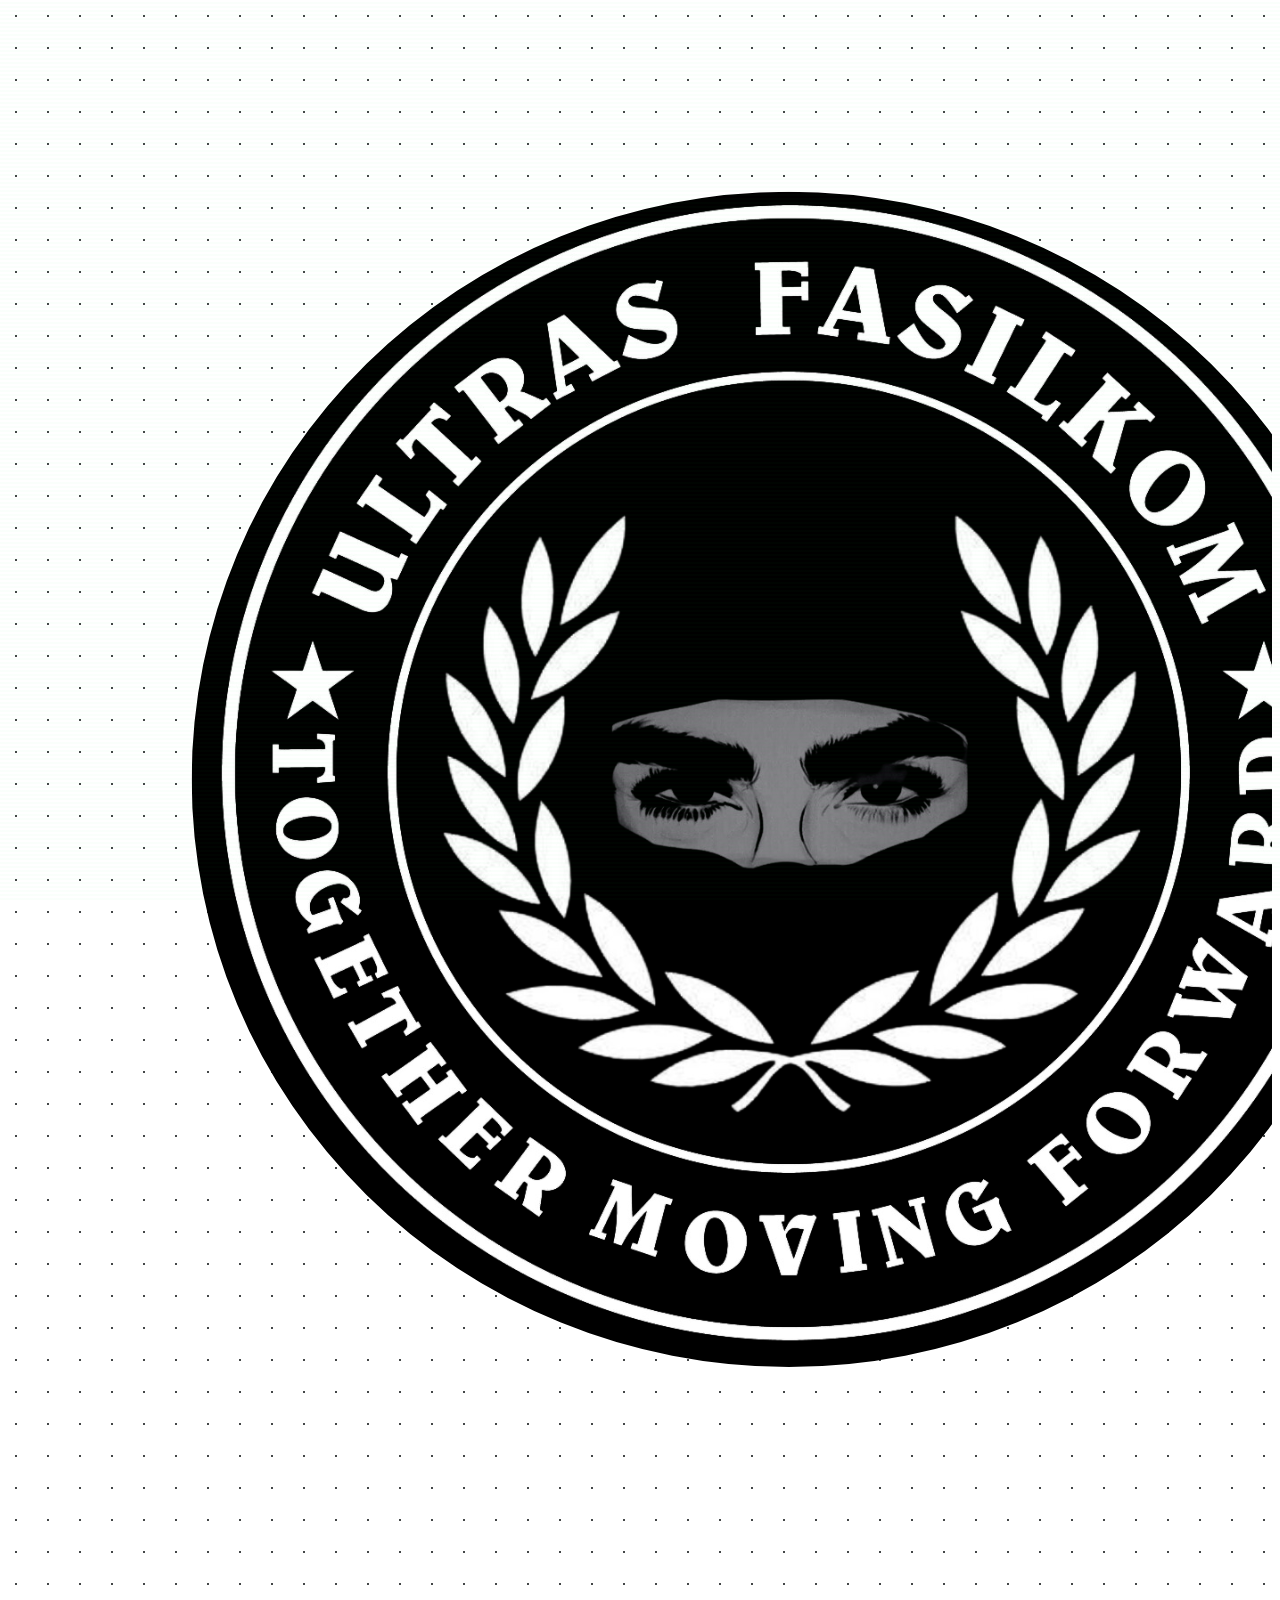
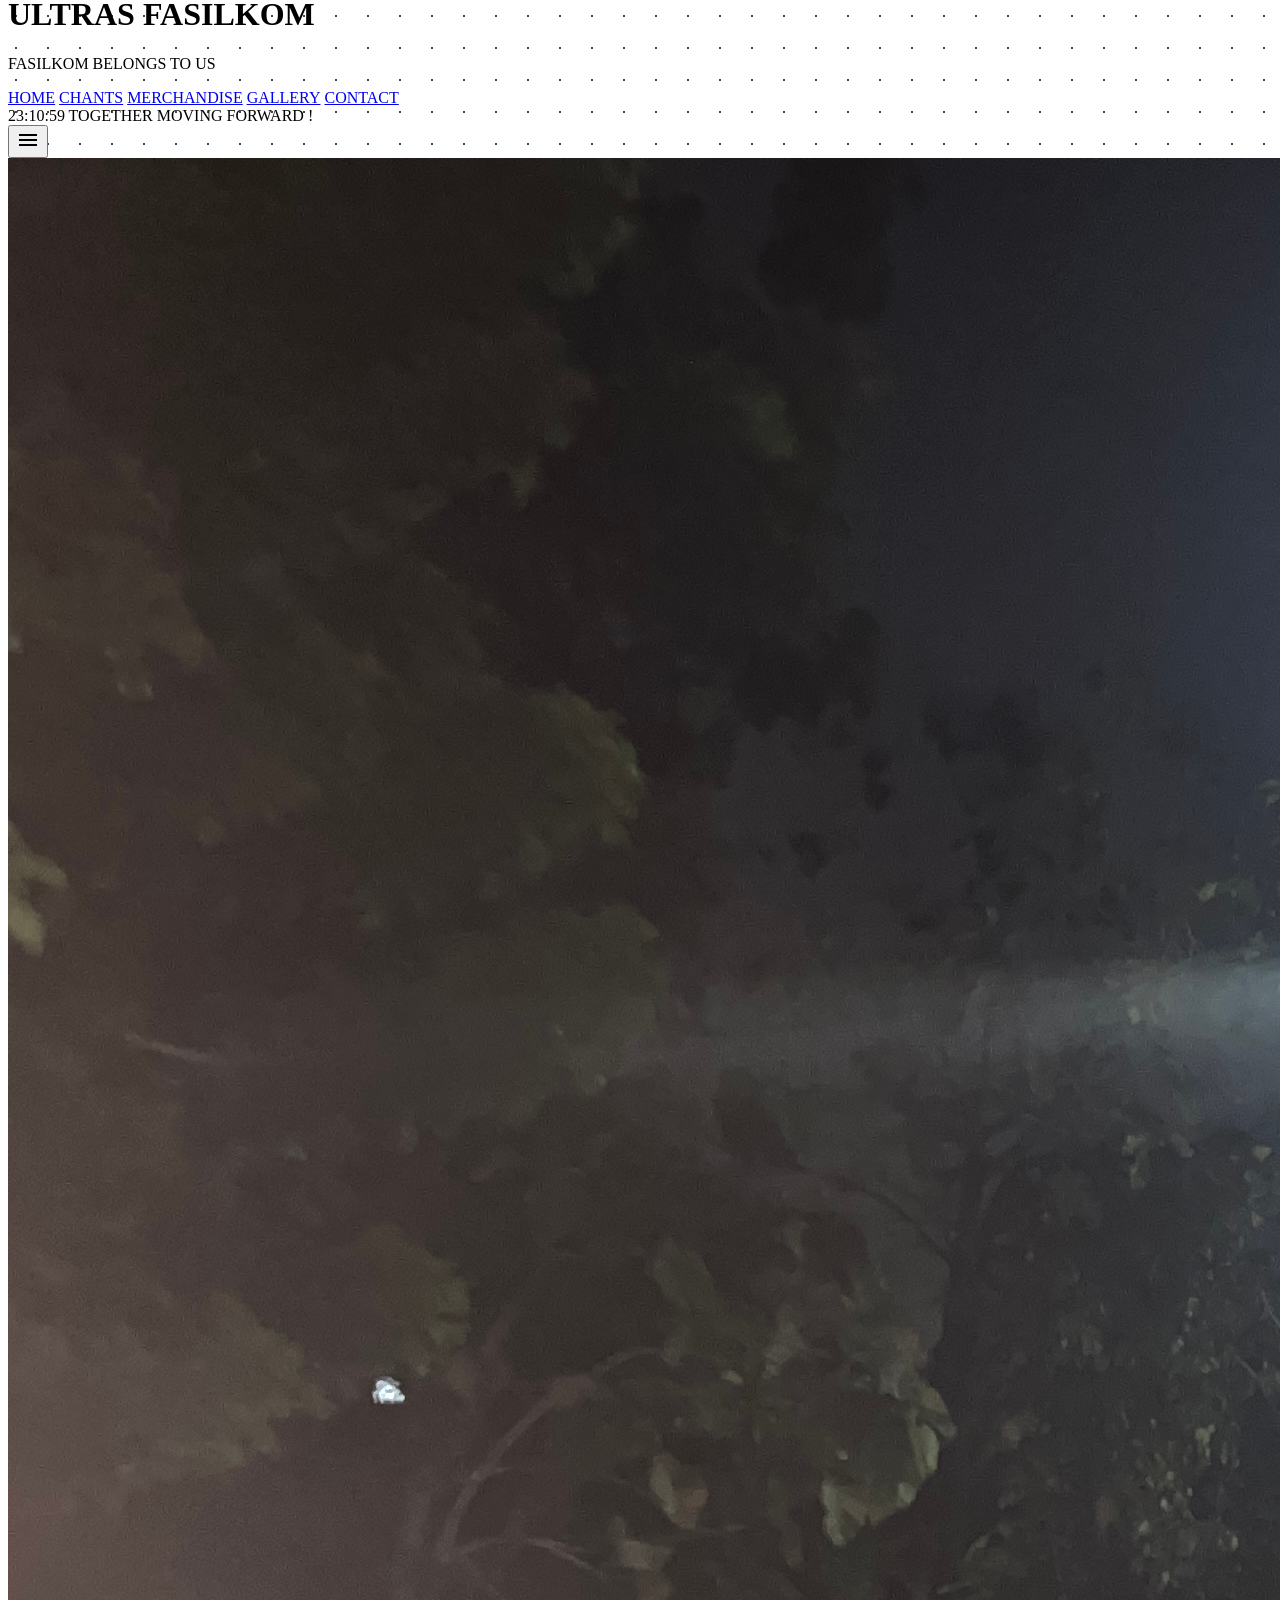
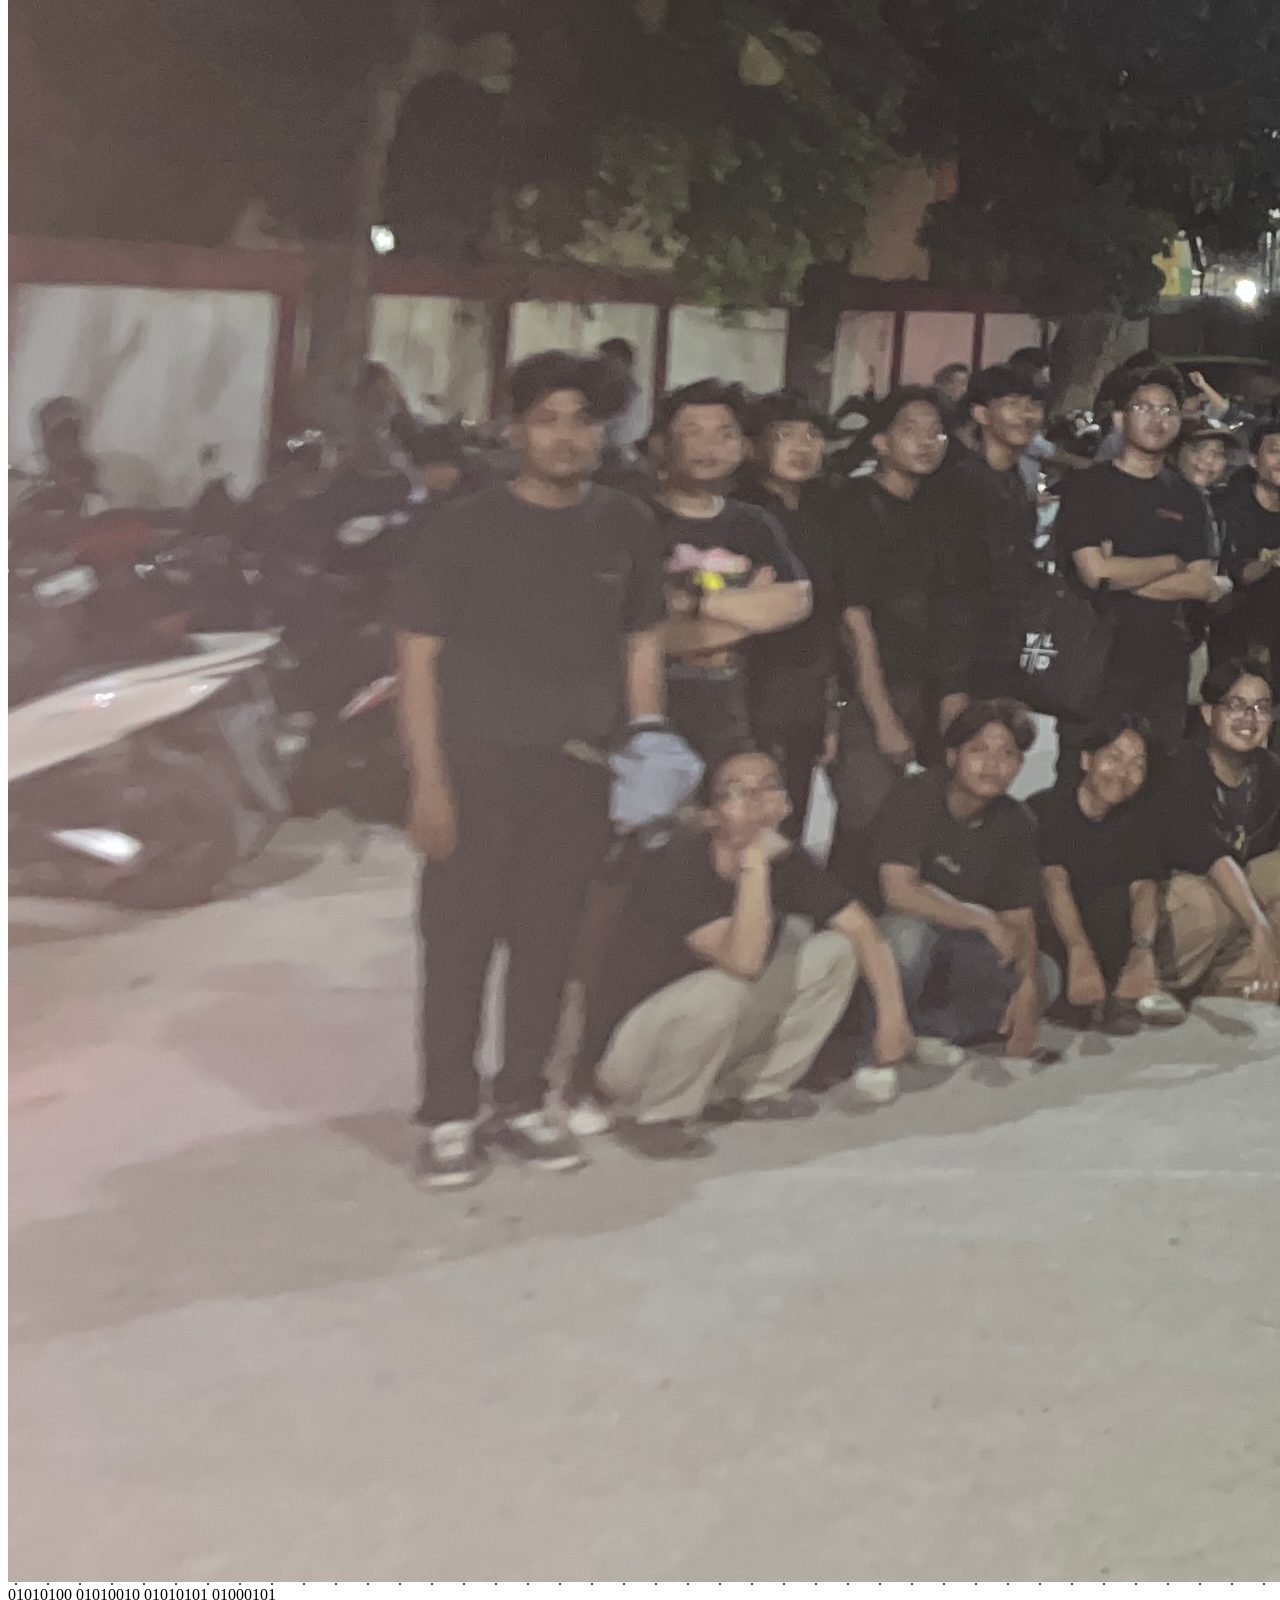
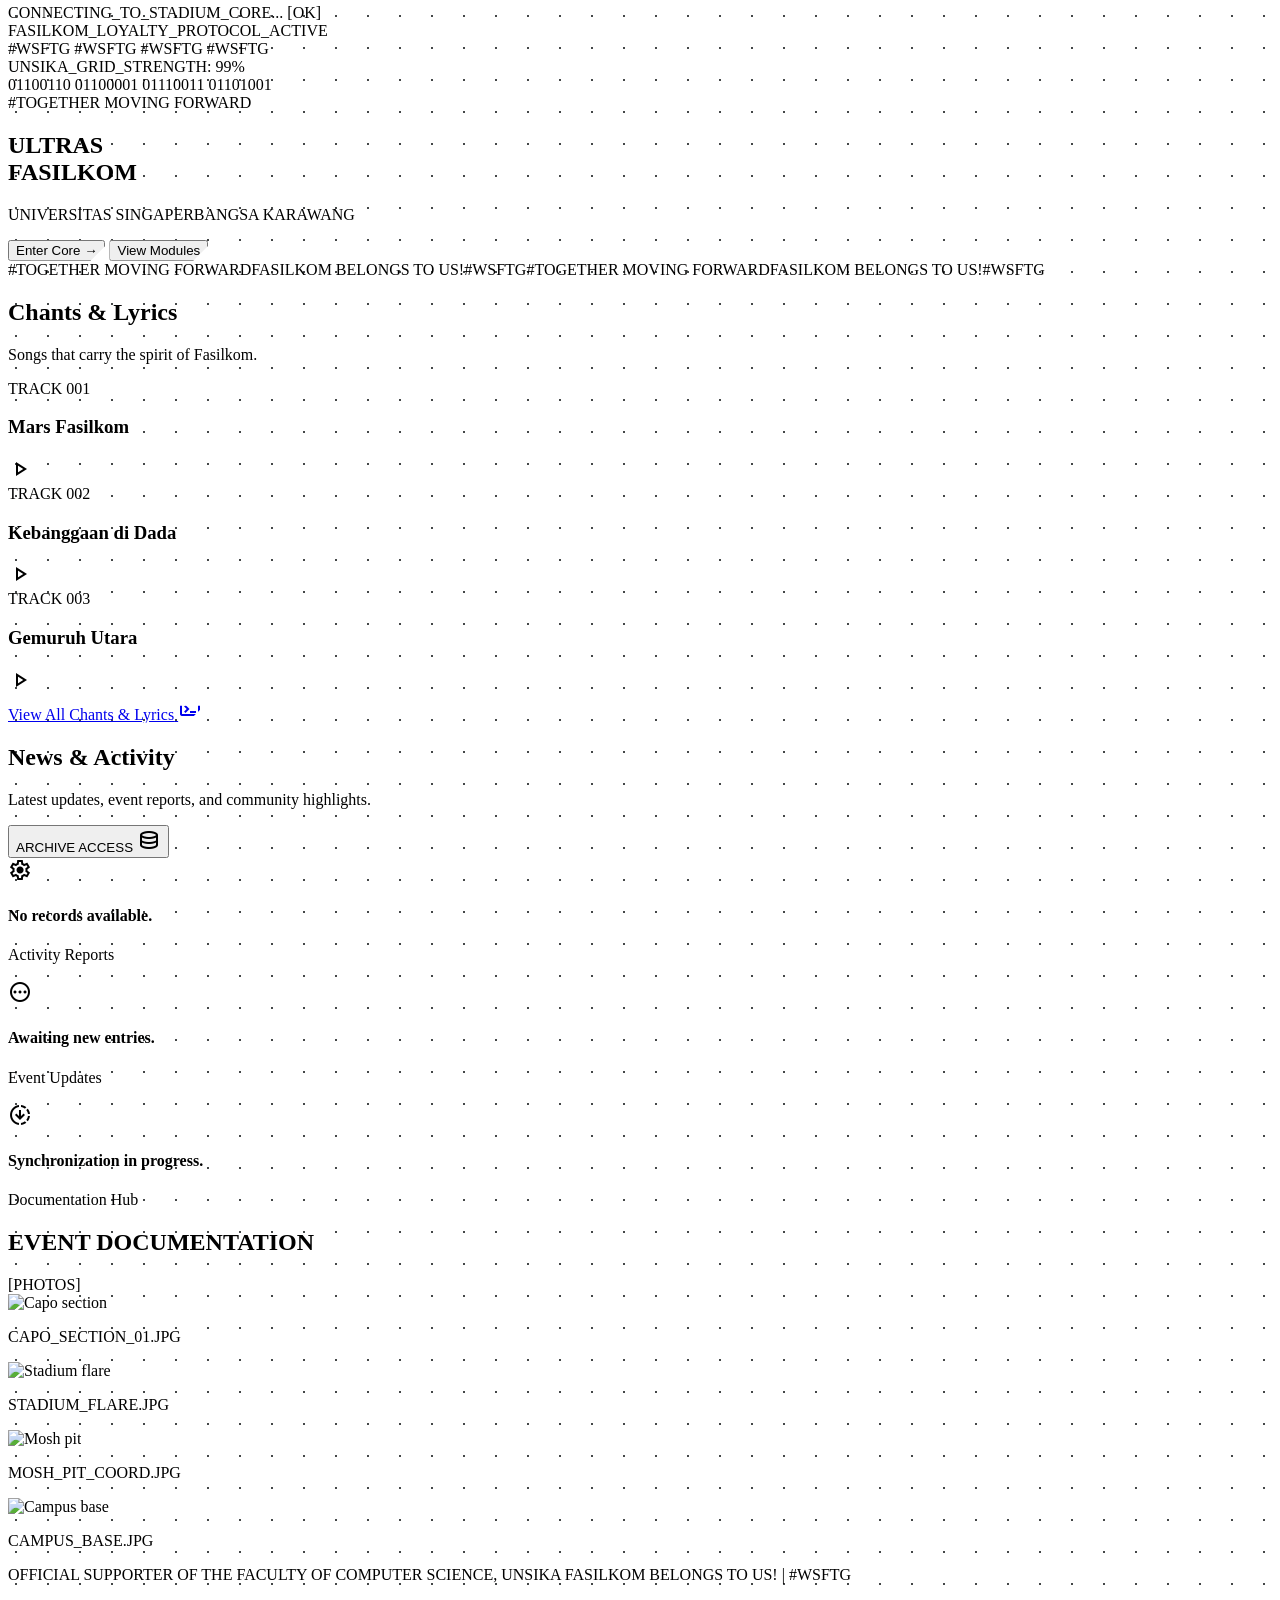
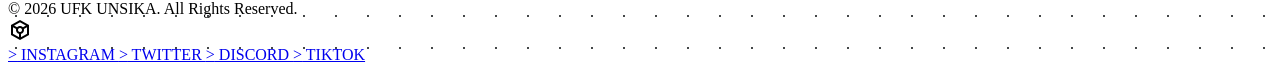
==== index.html @ 9cc941f5 "Initial commit: Ultras Fasilkom website - Homepage (index.html) with hero, chants preview, news, doc" ====
<!DOCTYPE html><html class="dark" lang="en"><head>
<meta charset="utf-8">
<meta content="width=device-width, initial-scale=1.0" name="viewport">
<title>ULTRA_SYSTEM_V.01 // HOME</title>
<script src="https://cdn.tailwindcss.com?plugins=forms,container-queries"></script>
<link href="https://fonts.googleapis.com/css2?family=Space+Grotesk:wght@300;400;500;600;700&family=JetBrains+Mono:wght@400;500;700&display=swap" rel="stylesheet">
<link href="https://fonts.googleapis.com/css2?family=Material+Symbols+Outlined:wght,FILL@100..700,0..1&display=swap" rel="stylesheet">
<link rel="icon" type="image/png" href="assets/img/Logo Bulat.png">
<style>
        @keyframes scanline {
            0% { transform: translateY(-100%); }
            100% { transform: translateY(100%); }
        }
        @keyframes blink {
            0%, 100% { opacity: 1; }
            50% { opacity: 0.3; }
        }
        @keyframes marquee {
            0% { transform: translateX(0); }
            100% { transform: translateX(-50%); }
        }
        @keyframes glitch {
            0% { clip-path: inset(10% 0 30% 0); transform: translate(-2px, 2px); }
            20% { clip-path: inset(30% 0 10% 0); transform: translate(2px, -2px); }
            40% { clip-path: inset(50% 0 5% 0); transform: translate(-1px, 1px); }
            60% { clip-path: inset(0% 0 70% 0); transform: translate(1px, -1px); }
            80% { clip-path: inset(20% 0 20% 0); transform: translate(-2px, 2px); }
            100% { clip-path: inset(10% 0 30% 0); transform: translate(-2px, 2px); }
        }
        .scanline-effect {
            position: fixed;
            top: 0;
            left: 0;
            width: 100%;
            height: 100%;
            background: linear-gradient(to bottom, transparent 50%, rgba(0, 230, 57, 0.02) 50%);
            background-size: 100% 4px;
            pointer-events: none;
            z-index: 50;
        }
        .glitch-hover:hover .glitch-img {
            animation: glitch 0.3s infinite linear alternate-reverse;
        }
        header nav a {
            position: relative;
        }
        header nav a::after {
            content: '';
            position: absolute;
            bottom: -4px;
            left: 0;
            width: 0;
            height: 2px;
            background: #00e639;
            transition: width 0.25s ease;
        }
        header nav a:hover::after {
            width: 100%;
        }
        .angular-cut {
            clip-path: polygon(0 0, 100% 0, 100% calc(100% - 15px), calc(100% - 15px) 100%, 0 100%);
        }
        .grid-bg {
            background-image: radial-gradient(circle, #444748 1px, transparent 1px);
            background-size: 32px 32px;
        }
        .marquee-container {
            display: flex;
            overflow: hidden;
            white-space: nowrap;
        }
        .marquee-content {
            display: flex;
            animation: marquee 20s linear infinite;
        }
    </style>
<script id="tailwind-config">
        tailwind.config = {
          darkMode: "class",
          theme: {
            extend: {
              "colors": {
                      "error": "#ffb4ab",
                      "primary": "#ffffff",
                      "on-tertiary-fixed": "#002203",
                      "on-tertiary-fixed-variant": "#00530e",
                      "tertiary": "#ffffff",
                      "outline": "#8e9192",
                      "surface-dim": "#131313",
                      "on-secondary": "#223240",
                      "on-secondary-fixed": "#0d1d2a",
                      "on-primary": "#2f3131",
                      "tertiary-fixed": "#72ff70",
                      "tertiary-fixed-dim": "#00e639",
                      "surface-container-high": "#2a2a2a",
                      "secondary-fixed-dim": "#b8c8da",
                      "on-error-container": "#ffdad6",
                      "inverse-surface": "#e2e2e2",
                      "error-container": "#93000a",
                      "on-tertiary-container": "#007518",
                      "outline-variant": "#444748",
                      "on-secondary-container": "#a7b7c8",
                      "on-tertiary": "#003907",
                      "surface-container-low": "#1b1b1b",
                      "surface-container": "#1f1f1f",
                      "background": "#131313",
                      "inverse-primary": "#5d5f5f",
                      "on-background": "#e2e2e2",
                      "surface-bright": "#393939",
                      "secondary": "#b8c8da",
                      "surface-container-lowest": "#0e0e0e",
                      "on-primary-fixed": "#1a1c1c",
                      "secondary-fixed": "#d4e4f6",
                      "on-secondary-fixed-variant": "#394857",
                      "on-surface": "#e2e2e2",
                      "surface-container-highest": "#353535",
                      "inverse-on-surface": "#303030",
                      "on-primary-fixed-variant": "#454747",
                      "surface": "#131313",
                      "on-primary-container": "#636565",
                      "on-error": "#690005",
                      "on-surface-variant": "#c4c7c8",
                      "primary-fixed-dim": "#c6c6c7",
                      "surface-variant": "#353535",
                      "primary-fixed": "#e2e2e2",
                      "primary-container": "#e2e2e2",
                      "surface-tint": "#c6c6c7",
                      "secondary-container": "#394857"
              },
              "spacing": {
                      "unit": "4px",
                      "margin-desktop": "40px",
                      "container-max": "1280px",
                      "gutter": "16px",
                      "margin-mobile": "16px"
              },
              "fontFamily": {
                      "headline-lg": ["Space Grotesk"],
                      "body-md": ["Space Grotesk"],
                      "data-label": ["JetBrains Mono"],
                      "body-lg": ["Space Grotesk"],
                      "headline-xl-mobile": ["Space Grotesk"],
                      "headline-md": ["Space Grotesk"],
                      "headline-xl": ["Space Grotesk"],
                      "data-mono": ["JetBrains Mono"]
              },
              "fontSize": {
                      "headline-lg": ["32px", {"lineHeight": "1.2", "fontWeight": "700"}],
                      "body-md": ["16px", {"lineHeight": "1.5", "fontWeight": "400"}],
                      "data-label": ["14px", {"lineHeight": "1.2", "letterSpacing": "0.05em", "fontWeight": "500"}],
                      "body-lg": ["18px", {"lineHeight": "1.5", "fontWeight": "400"}],
                      "headline-xl-mobile": ["32px", {"lineHeight": "1.1", "fontWeight": "700"}],
                      "headline-md": ["24px", {"lineHeight": "1.2", "fontWeight": "600"}],
                      "headline-xl": ["48px", {"lineHeight": "1.1", "letterSpacing": "-0.02em", "fontWeight": "700"}],
                      "data-mono": ["12px", {"lineHeight": "1.4", "fontWeight": "400"}]
              }
            },
          },
        }
      </script>
</head>
<body class="bg-background text-on-surface selection:bg-tertiary-fixed-dim selection:text-on-tertiary-fixed font-body-md overflow-x-hidden grid-bg">
<div class="scanline-effect"></div>
<!-- Header / TopAppBar -->
<header class="sticky top-0 z-[100] border-b-2 border-outline bg-background/95 backdrop-blur-sm">
<div class="flex justify-between items-center w-full px-margin-desktop py-4 max-w-container-max mx-auto h-20">
<!-- Brand -->
<div class="flex items-center gap-4">
<div class="w-16 h-16 angular-cut overflow-hidden flex-shrink-0">
<img src="assets/img/Logo Bulat.png" alt="Ultras Fasilkom" class="w-full h-full object-cover">
</div>
<div class="hidden md:block">
<h1 class="font-headline-md text-headline-md font-bold tracking-tighter text-primary">ULTRAS FASILKOM</h1>
<p class="font-data-mono text-[10px] text-on-surface-variant uppercase tracking-widest">FASILKOM BELONGS TO US</p>
</div>
</div>
<!-- Navigation Links -->
<nav class="hidden md:flex items-center gap-8">
<a class="text-tertiary-fixed-dim border-b-2 border-tertiary-fixed-dim pb-1 font-data-label text-data-label transition-all duration-150" href="#">HOME</a>
<a class="text-on-surface-variant font-data-label text-data-label hover:text-primary hover:bg-surface-container-highest transition-all duration-150 px-2 py-1" href="chants.html">CHANTS</a>
<a class="text-on-surface-variant font-data-label text-data-label hover:text-primary hover:bg-surface-container-highest transition-all duration-150 px-2 py-1" href="merchandise.html">MERCHANDISE</a>
<a class="text-on-surface-variant font-data-label text-data-label hover:text-primary hover:bg-surface-container-highest transition-all duration-150 px-2 py-1" href="gallery.html">GALLERY</a>
<a class="text-on-surface-variant font-data-label text-data-label hover:text-primary hover:bg-surface-container-highest transition-all duration-150 px-2 py-1" href="contact.html">CONTACT</a>
</nav>
<!-- Right: Clock + Hamburger -->
<div class="flex items-center justify-end gap-4 flex-shrink-0">
<div class="hidden lg:flex flex-col items-end">
<span class="font-data-mono text-headline-md text-primary leading-none" id="digital-clock">00:00:00</span>
<span class="font-data-mono italic text-[10px] text-on-surface-variant">TOGETHER MOVING FORWARD !</span>
</div>
<button id="hamburger-btn" class="md:hidden flex items-center justify-center w-10 h-10 text-primary hover:text-tertiary-fixed-dim transition-colors" aria-label="Toggle menu">
<span class="material-symbols-outlined text-2xl" id="hamburger-icon">menu</span>
</button>
</div>
</div>
</header>
<!-- Mobile Menu -->
<div id="mobile-menu" class="md:hidden fixed left-0 right-0 z-[99] bg-background border-b-2 border-outline backdrop-blur-sm overflow-hidden" style="top:80px; max-height:0; opacity:0; transition: max-height 0.35s ease, opacity 0.25s ease;">
<nav class="flex flex-col px-6 py-4 gap-1 max-w-container-max mx-auto">
<a class="text-tertiary-fixed-dim font-data-label text-data-label py-4 border-b border-outline-variant/20 tracking-wider" href="#">HOME</a>
<a class="text-on-surface-variant font-data-label text-data-label py-4 border-b border-outline-variant/20 hover:text-primary transition-colors" href="chants.html">CHANTS</a>
<a class="text-on-surface-variant font-data-label text-data-label py-4 border-b border-outline-variant/20 hover:text-primary transition-colors" href="merchandise.html">MERCHANDISE</a>
<a class="text-on-surface-variant font-data-label text-data-label py-4 border-b border-outline-variant/20 hover:text-primary transition-colors" href="gallery.html">GALLERY</a>
<a class="text-on-surface-variant font-data-label text-data-label py-4 hover:text-primary transition-colors" href="contact.html">CONTACT</a>
</nav>
</div>
<main class="relative">
<!-- Hero Section -->
<section class="relative h-[870px] w-full flex flex-col justify-center items-center overflow-hidden border-b-4 border-primary">
<div class="absolute inset-0 z-0">
<img class="w-full h-full object-cover grayscale brightness-[0.3] contrast-125" src="assets/img/bg_hero.JPG" alt="Stadium crowd at night">
<div class="absolute inset-0 bg-gradient-to-t from-background via-transparent to-transparent"></div>
</div>
<div class="absolute inset-0 pointer-events-none opacity-20 font-data-mono text-[10px] text-tertiary-fixed-dim p-4 overflow-hidden select-none">
<div class="animate-[scanline_10s_linear_infinite]">
                    01010100 01010010 01010101 01000101 <br>
                    CONNECTING_TO_STADIUM_CORE... [OK] <br>
                    FASILKOM_LOYALTY_PROTOCOL_ACTIVE <br>
                    #WSFTG #WSFTG #WSFTG #WSFTG <br>
                    UNSIKA_GRID_STRENGTH: 99% <br>
                    01100110 01100001 01110011 01101001
                </div>
</div>
<div class="relative z-10 text-center px-margin-mobile md:px-0">
<div class="inline-block border-x-4 border-primary px-8 py-2 mb-6 bg-background/50 backdrop-blur-md">
<span class="font-data-label text-data-label text-tertiary-fixed-dim tracking-[0.3em] uppercase">#TOGETHER MOVING FORWARD</span>
</div>
<h1 class="font-headline-xl text-[64px] md:text-[120px] leading-[0.8] font-extrabold uppercase tracking-tighter text-primary italic">
                    ULTRAS<br>FASILKOM
                </h1>
<p class="mt-4 font-headline-md text-headline-md tracking-[0.5em] text-on-surface-variant uppercase font-light">UNIVERSITAS SINGAPERBANGSA KARAWANG</p>
<div class="mt-12 flex flex-col md:flex-row gap-6 justify-center">
<button class="bg-primary text-background px-10 py-4 font-headline-md font-bold uppercase angular-cut hover:bg-tertiary-fixed-dim transition-all duration-300 group">
                        Enter Core
                        <span class="inline-block transition-transform group-hover:translate-x-2">→</span>
</button>
<button class="border-2 border-primary text-primary px-10 py-4 font-headline-md font-bold uppercase angular-cut hover:bg-white/10 transition-all duration-300">
                        View Modules
                    </button>
</div>
</div>
<div class="absolute bottom-0 w-full bg-primary py-3 overflow-hidden">
<div class="marquee-container">
<div class="marquee-content flex gap-8"><span class="text-background font-data-label font-bold text-headline-md px-4">#TOGETHER MOVING FORWARD</span><span class="text-background font-data-label font-bold text-headline-md px-4">FASILKOM BELONGS TO US!</span><span class="text-background font-data-label font-bold text-headline-md px-4">#WSFTG</span><span class="text-background font-data-label font-bold text-headline-md px-4">#TOGETHER MOVING FORWARD</span><span class="text-background font-data-label font-bold text-headline-md px-4">FASILKOM BELONGS TO US!</span><span class="text-background font-data-label font-bold text-headline-md px-4">#WSFTG</span></div>
</div>
</div>
</section>
<!-- SECTION A: CHANTS & LYRICS MODULE -->
<section class="py-24 px-margin-desktop max-w-container-max mx-auto border-b-2 border-outline-variant/30">
<div class="flex flex-col mb-12 border-l-4 border-tertiary-fixed-dim pl-6">
<h2 class="font-headline-xl text-headline-xl uppercase tracking-tighter">Chants &amp; Lyrics</h2>
<p class="font-data-mono text-tertiary-fixed-dim font-bold tracking-widest uppercase">Songs that carry the spirit of Fasilkom.</p>
</div>
<div class="flex flex-col gap-6">
<div class="grid grid-cols-1 md:grid-cols-3 gap-4">
<!-- Preview 1 -->
<div class="bg-surface-container border border-outline-variant p-4 hover:border-tertiary-fixed-dim transition-all duration-300 group cursor-pointer relative flex items-center justify-between">
<div>
<span class="font-data-mono text-[10px] text-tertiary-fixed-dim block">TRACK 001</span>
<h3 class="font-data-label text-sm uppercase">Mars Fasilkom</h3>
</div>
<span class="material-symbols-outlined text-outline-variant group-hover:text-tertiary-fixed-dim transition-colors">play_arrow</span>
</div>
<!-- Preview 2 -->
<div class="bg-surface-container border border-outline-variant p-4 hover:border-tertiary-fixed-dim transition-all duration-300 group cursor-pointer relative flex items-center justify-between">
<div>
<span class="font-data-mono text-[10px] text-tertiary-fixed-dim block">TRACK 002</span>
<h3 class="font-data-label text-sm uppercase">Kebanggaan di Dada</h3>
</div>
<span class="material-symbols-outlined text-outline-variant group-hover:text-tertiary-fixed-dim transition-colors">play_arrow</span>
</div>
<!-- Preview 3 -->
<div class="bg-surface-container border border-outline-variant p-4 hover:border-tertiary-fixed-dim transition-all duration-300 group cursor-pointer relative flex items-center justify-between">
<div>
<span class="font-data-mono text-[10px] text-tertiary-fixed-dim block">TRACK 003</span>
<h3 class="font-data-label text-sm uppercase">Gemuruh Utara</h3>
</div>
<span class="material-symbols-outlined text-outline-variant group-hover:text-tertiary-fixed-dim transition-colors">play_arrow</span>
</div>
</div>
<div class="flex justify-center mt-4">
<a href="chants.html" class="border border-tertiary-fixed-dim text-tertiary-fixed-dim px-8 py-3 font-data-label text-sm uppercase tracking-widest hover:bg-tertiary-fixed-dim hover:text-background transition-all duration-300 angular-cut flex items-center gap-4">
<span class="">View All Chants &amp; Lyrics</span>
<span class="material-symbols-outlined text-lg">terminal</span>
</a>
</div>
</div>
</section>
<!-- SECTION B: BERITA & KEGIATAN (TACTICAL FEED) -->   
<section class="py-24 px-margin-desktop max-w-container-max mx-auto">
<div class="flex flex-col md:flex-row justify-between items-end mb-16 gap-4 border-l-4 border-primary pl-6">
<div>
<h2 class="font-headline-xl text-headline-xl uppercase tracking-tighter">News &amp; Activity</h2>
<p class="font-data-mono text-on-surface-variant font-bold tracking-widest uppercase">Latest updates, event reports, and community highlights.</p>
</div>
<button class="font-data-label text-primary hover:text-tertiary-fixed-dim transition-colors flex items-center gap-2">
                    ARCHIVE ACCESS <span class="material-symbols-outlined">database</span>
</button>
</div>
<!-- Wireframe Placeholder Grid -->
<div class="grid grid-cols-1 md:grid-cols-2 lg:grid-cols-3 gap-8">
<!-- Placeholder 1 -->
<div class="border-2 border-dashed border-outline-variant p-8 flex flex-col items-center justify-center min-h-[300px] bg-surface-container-lowest/30 group">
<span class="material-symbols-outlined text-4xl text-outline-variant mb-4 group-hover:animate-spin">settings</span>
<h4 class="font-data-label text-outline-variant uppercase">No records available.</h4>
<p class="font-data-mono text-[10px] text-outline-variant/50 mt-2">Activity Reports</p>
</div>
<!-- Placeholder 2 -->
<div class="border-2 border-dashed border-outline-variant p-8 flex flex-col items-center justify-center min-h-[300px] bg-surface-container-lowest/30 group">
<span class="material-symbols-outlined text-4xl text-outline-variant mb-4 group-hover:animate-pulse">pending</span>
<h4 class="font-data-label text-outline-variant uppercase">Awaiting new entries.</h4>
<p class="font-data-mono text-[10px] text-outline-variant/50 mt-2">Event Updates</p>
</div>
<!-- Placeholder 3 -->
<div class="border-2 border-dashed border-outline-variant p-8 flex flex-col items-center justify-center min-h-[300px] bg-surface-container-lowest/30 group">
<span class="material-symbols-outlined text-4xl text-outline-variant mb-4 group-hover:translate-y-1">downloading</span>
<h4 class="font-data-label text-outline-variant uppercase">Synchronization in progress.</h4>
<p class="font-data-mono text-[10px] text-outline-variant/50 mt-2">Documentation Hub</p>
</div>
</div>
<!-- DOCUMENTATION (PRESERVED) -->
<div class="mt-24">
<div class="flex items-center gap-4 mb-8">
<h2 class="font-headline-lg text-headline-lg uppercase tracking-tight">EVENT DOCUMENTATION</h2>
<div class="h-[2px] flex-grow bg-outline-variant"></div>
<span class="font-data-mono text-sm text-on-surface-variant">[PHOTOS]</span>
</div>
<div class="grid grid-cols-2 md:grid-cols-4 gap-4">
<div class="aspect-square bg-surface-container-highest border border-outline group relative overflow-hidden">
<img class="w-full h-full object-cover grayscale brightness-50 group-hover:scale-110 transition-transform duration-500" src="https://lh3.googleusercontent.com/aida-public/[base64]" alt="Capo section">
<div class="absolute bottom-0 left-0 p-2 bg-background/80 backdrop-blur w-full translate-y-full group-hover:translate-y-0 transition-transform">
<p class="font-data-mono text-[10px] uppercase">CAPO_SECTION_01.JPG</p>
</div>
</div>
<div class="aspect-square bg-surface-container-highest border border-outline group relative overflow-hidden">
<img class="w-full h-full object-cover grayscale brightness-50 group-hover:scale-110 transition-transform duration-500" src="https://lh3.googleusercontent.com/aida-public/[base64]" alt="Stadium flare">
<div class="absolute bottom-0 left-0 p-2 bg-background/80 backdrop-blur w-full translate-y-full group-hover:translate-y-0 transition-transform">
<p class="font-data-mono text-[10px] uppercase">STADIUM_FLARE.JPG</p>
</div>
</div>
<div class="aspect-square bg-surface-container-highest border border-outline group relative overflow-hidden">
<img class="w-full h-full object-cover grayscale brightness-50 group-hover:scale-110 transition-transform duration-500" src="https://lh3.googleusercontent.com/aida-public/[base64]" alt="Mosh pit">
<div class="absolute bottom-0 left-0 p-2 bg-background/80 backdrop-blur w-full translate-y-full group-hover:translate-y-0 transition-transform">
<p class="font-data-mono text-[10px] uppercase">MOSH_PIT_COORD.JPG</p>
</div>
</div>
<div class="aspect-square bg-surface-container-highest border border-outline group relative overflow-hidden">
<img class="w-full h-full object-cover grayscale brightness-50 group-hover:scale-110 transition-transform duration-500" src="https://lh3.googleusercontent.com/aida-public/[base64]" alt="Campus base">
<div class="absolute bottom-0 left-0 p-2 bg-background/80 backdrop-blur w-full translate-y-full group-hover:translate-y-0 transition-transform">
<p class="font-data-mono text-[10px] uppercase">CAMPUS_BASE.JPG</p>
</div>
</div>
</div>
</div>
</section>
</main>
<!-- Footer -->
<footer class="bg-surface-container-lowest border-t-2 border-outline mt-20 relative overflow-hidden">
<div class="absolute inset-0 opacity-5 pointer-events-none grid-bg"></div>
<div class="w-full pt-12 pb-6 px-margin-desktop max-w-container-max mx-auto relative z-10">
<div class="flex flex-col md:flex-row justify-between items-start gap-8 mb-12">
<!-- Left Footer Section -->
<div class="max-w-2xl">
<p class="font-data-mono text-data-mono text-primary leading-relaxed tracking-tight">
                    OFFICIAL SUPPORTER OF THE FACULTY OF COMPUTER SCIENCE, UNSIKA FASILKOM BELONGS TO US! | #WSFTG
                </p>
</div>
<!-- Right Footer Section -->
<div class="flex items-center gap-4 text-right">
<div class="flex flex-col">
<span class="font-data-mono text-data-mono text-primary uppercase">
© 2026 UFK UNSIKA. All Rights Reserved.</span>
</div>
<div class="w-12 h-12 border-2 border-primary rounded-full flex items-center justify-center animate-[spin_10s_linear_infinite]">
<span class="material-symbols-outlined text-primary text-xl">token</span>
</div>
</div>
</div>
<!-- Bottom Center Links -->
<div class="flex flex-wrap justify-center items-center gap-x-8 gap-y-4 border-t border-outline-variant/30 pt-8">
<a class="font-data-mono text-[12px] text-on-surface-variant hover:text-tertiary-fixed transition-colors flex items-center gap-2 group" href="#">
<span class="opacity-0 group-hover:opacity-100 transition-opacity">&gt;</span> INSTAGRAM
</a>
<a class="font-data-mono text-[12px] text-on-surface-variant hover:text-tertiary-fixed transition-colors flex items-center gap-2 group" href="#">
<span class="opacity-0 group-hover:opacity-100 transition-opacity">&gt;</span> TWITTER
</a>
<a class="font-data-mono text-[12px] text-on-surface-variant hover:text-tertiary-fixed transition-colors flex items-center gap-2 group" href="#">
<span class="opacity-0 group-hover:opacity-100 transition-opacity">&gt;</span> DISCORD
</a>
<a class="font-data-mono text-[12px] text-on-surface-variant hover:text-tertiary-fixed transition-colors flex items-center gap-2 group" href="#">
<span class="opacity-0 group-hover:opacity-100 transition-opacity">&gt;</span> TIKTOK
</a>
</div>
</div>
</footer>
<script>
        // Hamburger Menu
        const hamburgerBtn = document.getElementById('hamburger-btn');
        const mobileMenu = document.getElementById('mobile-menu');
        const hamburgerIcon = document.getElementById('hamburger-icon');
        let menuOpen = false;

        hamburgerBtn.addEventListener('click', () => {
            menuOpen = !menuOpen;
            mobileMenu.style.maxHeight = menuOpen ? '400px' : '0';
            mobileMenu.style.opacity = menuOpen ? '1' : '0';
            hamburgerIcon.textContent = menuOpen ? 'close' : 'menu';
        });

        mobileMenu.querySelectorAll('a').forEach(link => {
            link.addEventListener('click', () => {
                menuOpen = false;
                mobileMenu.style.maxHeight = '0';
                mobileMenu.style.opacity = '0';
                hamburgerIcon.textContent = 'menu';
            });
        });

        // Digital Clock Logic
        function updateClock() {
            const now = new Date();
            const hours = String(now.getHours()).padStart(2, '0');
            const minutes = String(now.getMinutes()).padStart(2, '0');
            const seconds = String(now.getSeconds()).padStart(2, '0');
            const clockElem = document.getElementById('digital-clock');
            if(clockElem) clockElem.textContent = `${hours}:${minutes}:${seconds}`;
        }
        setInterval(updateClock, 1000);
        updateClock();

        // Subtle parallax effect for hero
        window.addEventListener('scroll', () => {
            const scrolled = window.pageYOffset;
            const heroImg = document.querySelector('section img');
            if(heroImg) {
                heroImg.style.transform = `translateY(${scrolled * 0.4}px)`;
            }
        });
    </script>
</body></html>
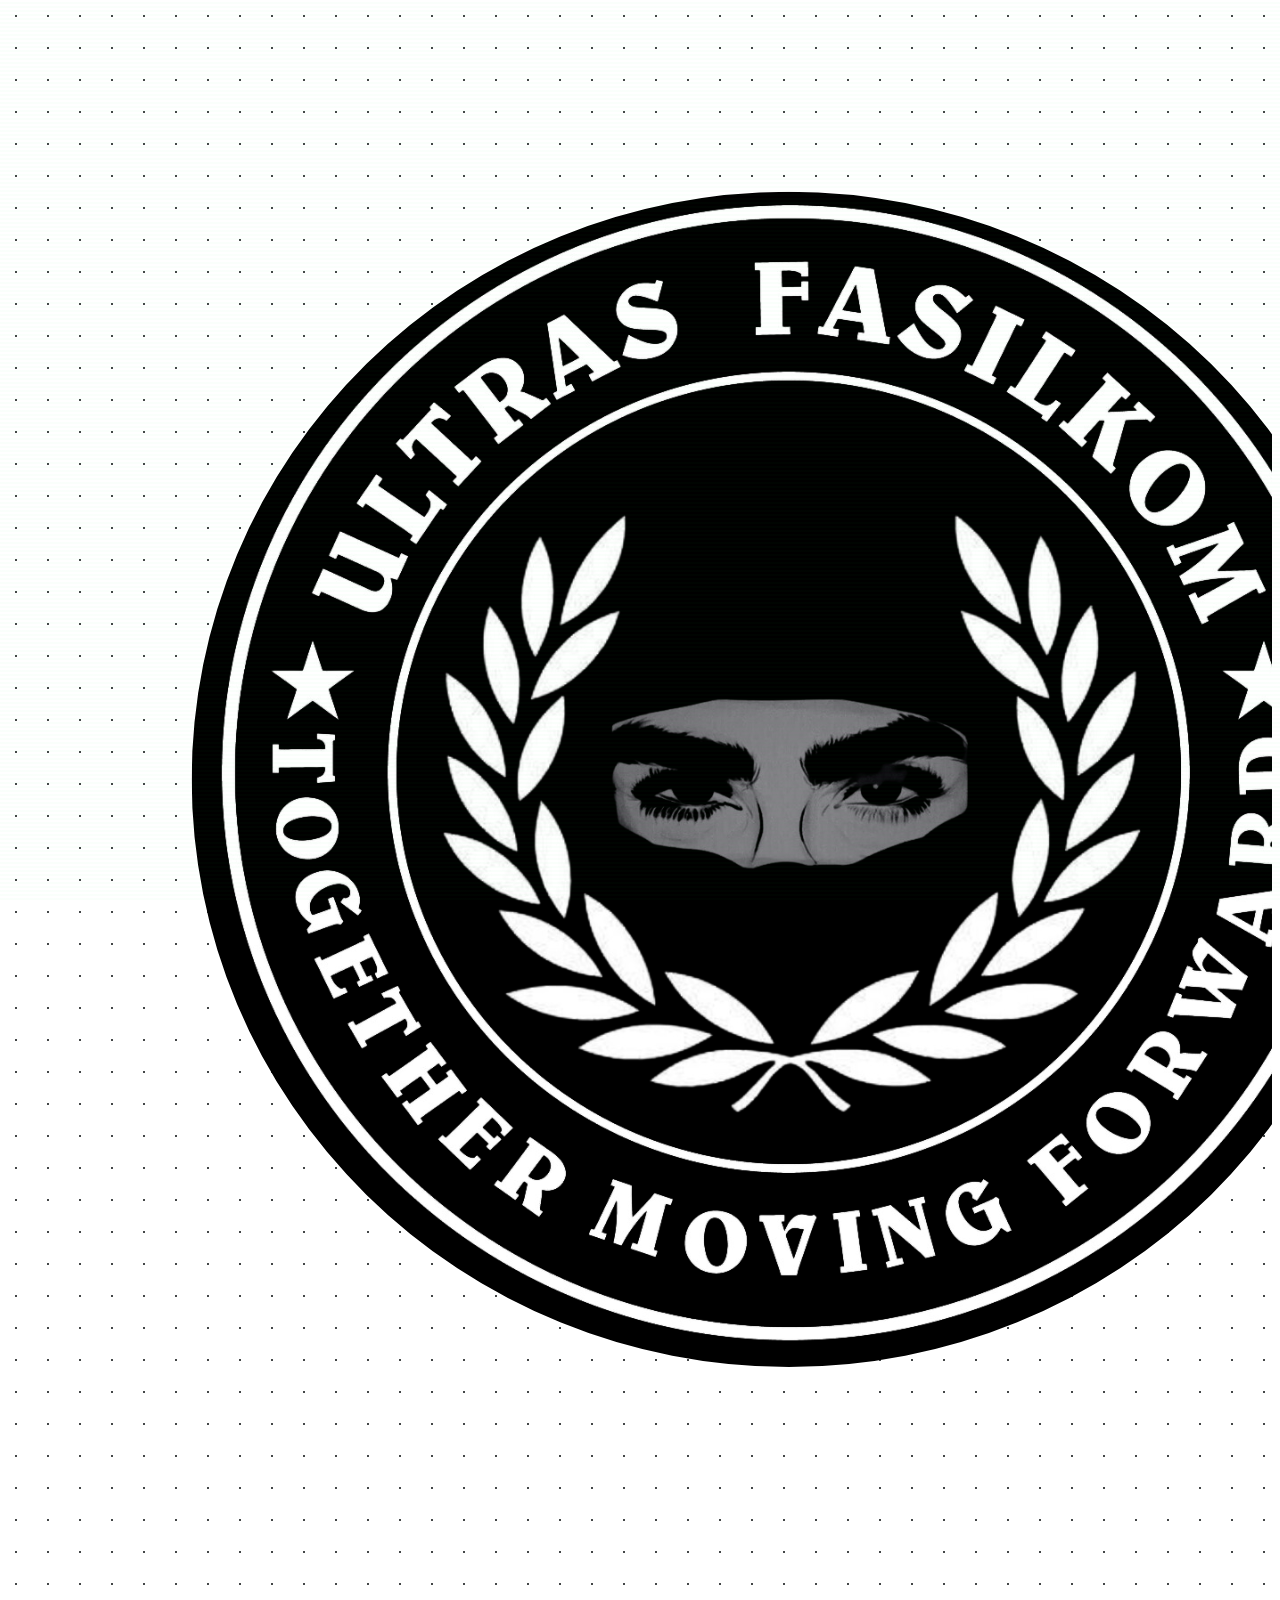
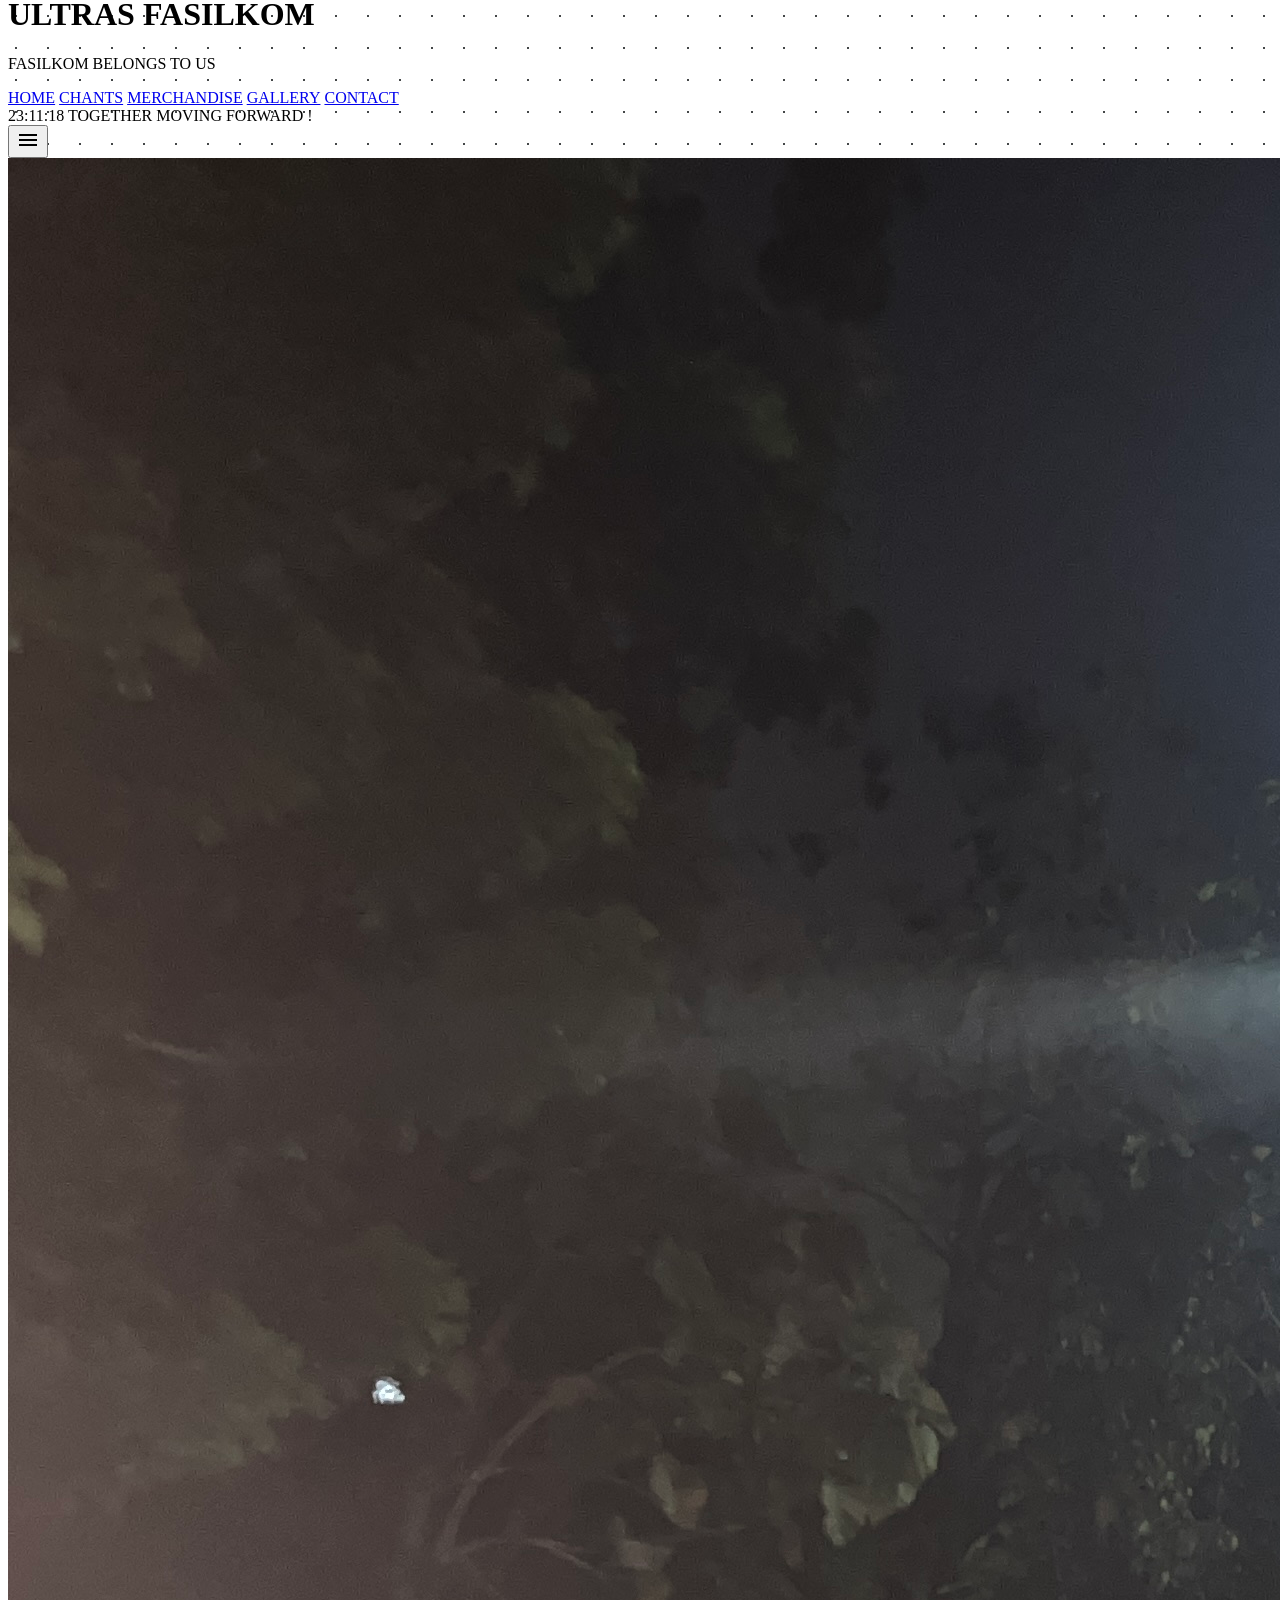
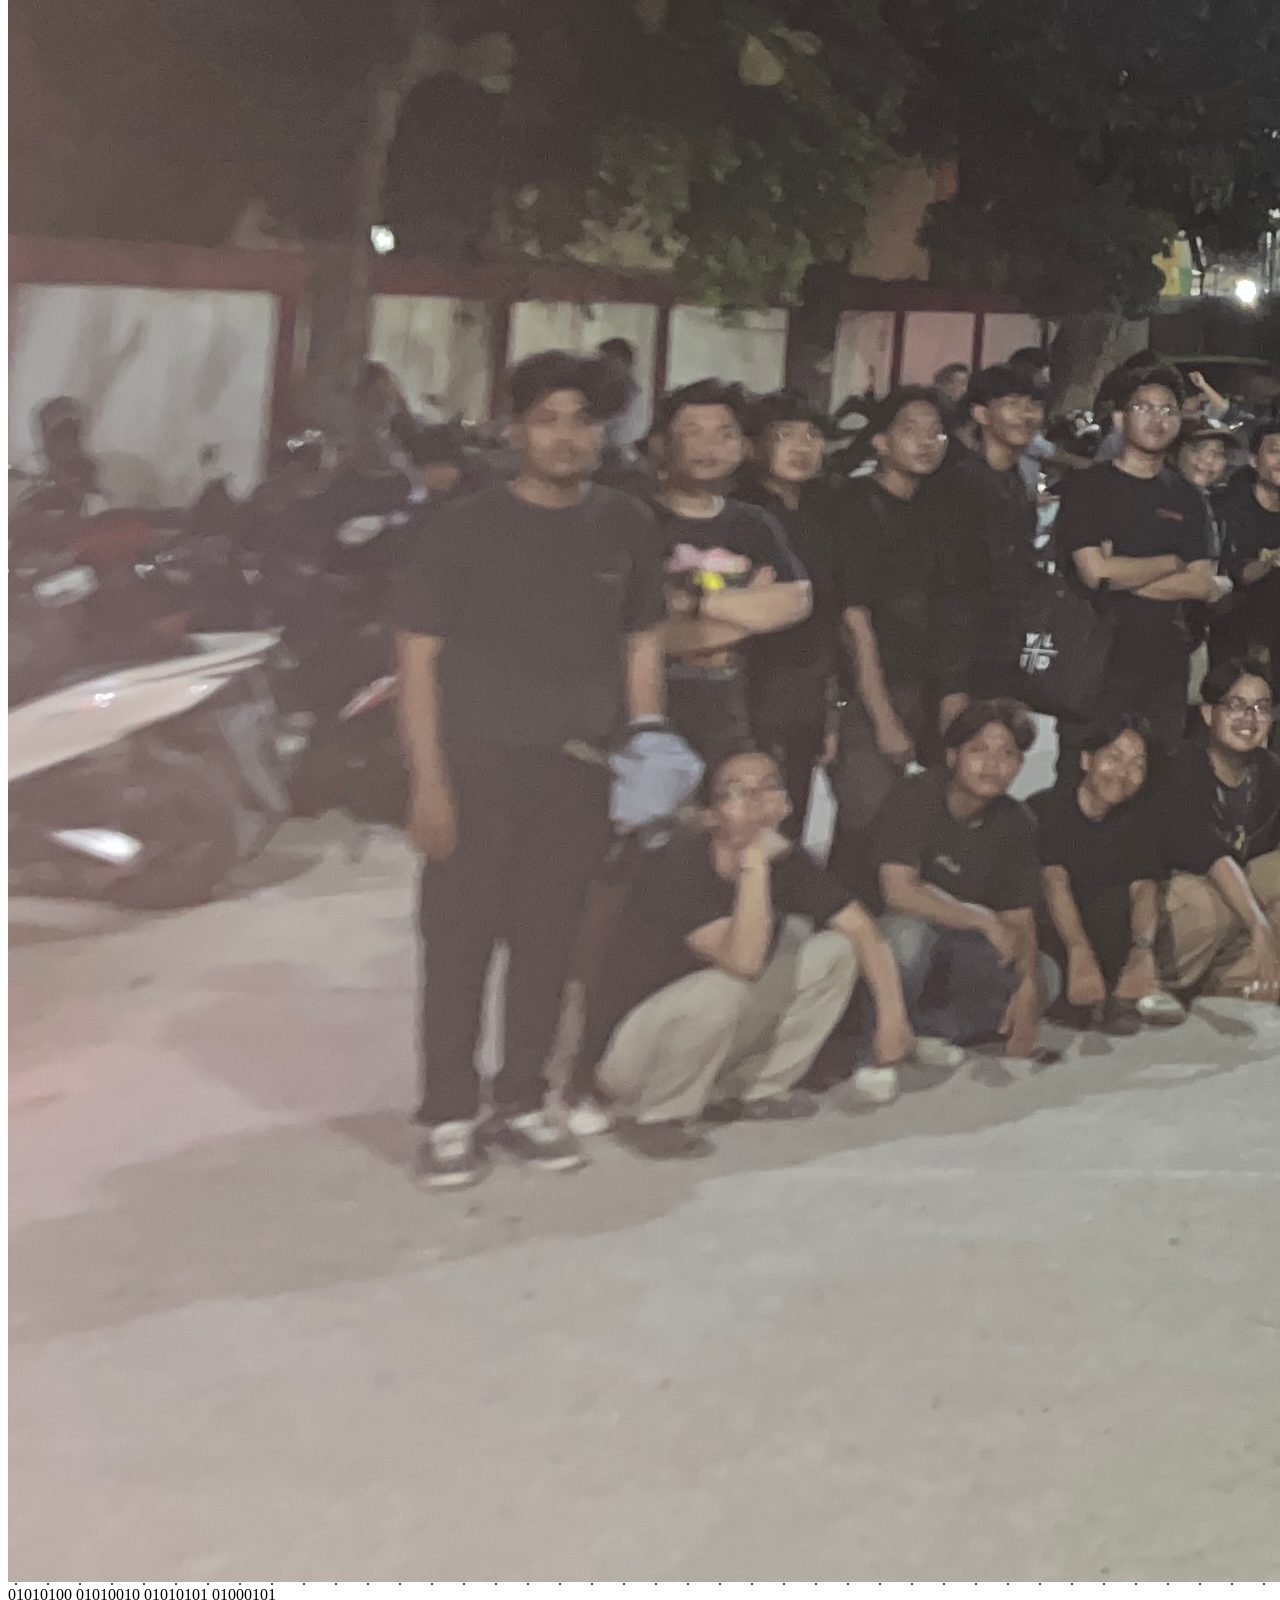
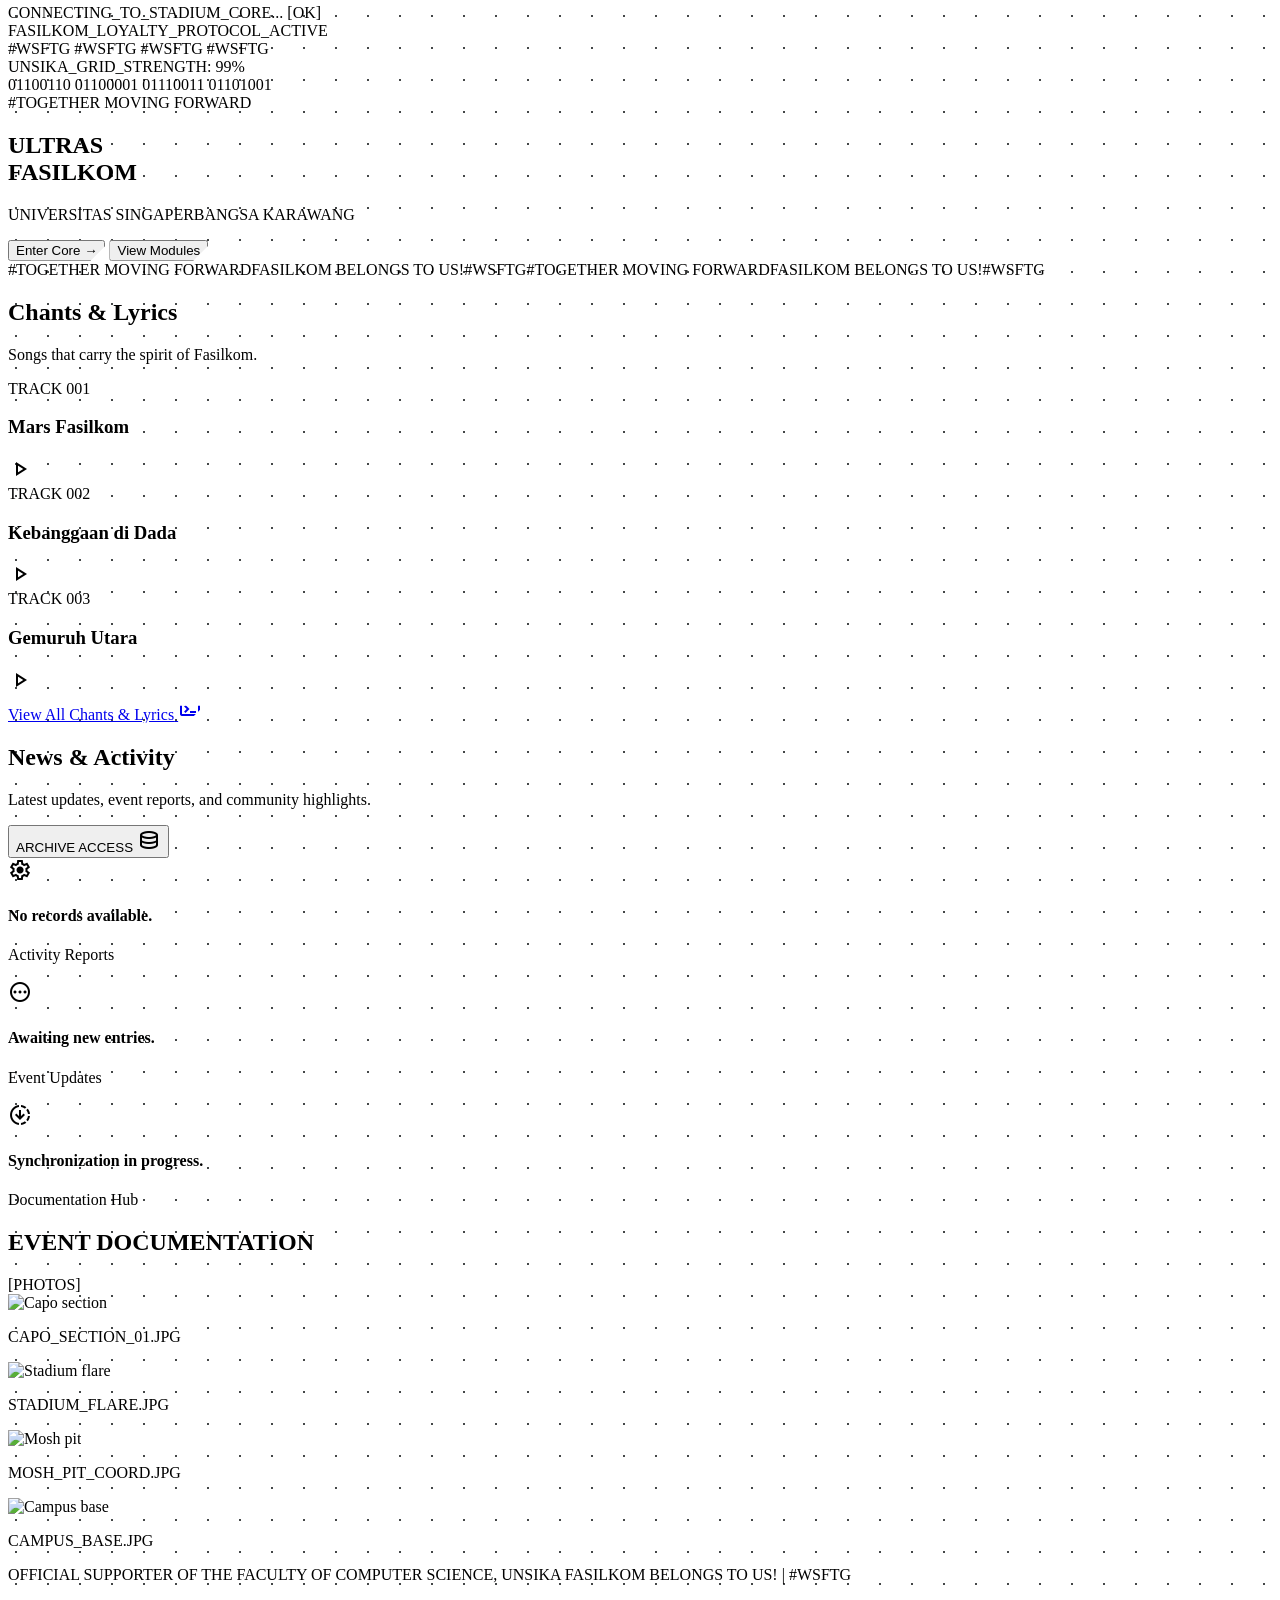
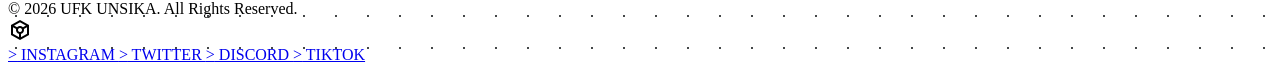
==== commit 5c345675: "Fix navbar links and expand hero section - Fix chants.html: wire MERCHANDISE/GALLERY/CONTACT nav lin" ====
--- a/index.html
+++ b/index.html
@@ -206,7 +206,7 @@
 </div>
 <main class="relative">
 <!-- Hero Section -->
-<section class="relative h-[870px] w-full flex flex-col justify-center items-center overflow-hidden border-b-4 border-primary">
+<section class="relative min-h-screen w-full flex flex-col justify-center items-center overflow-hidden border-b-4 border-primary">
 <div class="absolute inset-0 z-0">
 <img class="w-full h-full object-cover grayscale brightness-[0.3] contrast-125" src="assets/img/bg_hero.JPG" alt="Stadium crowd at night">
 <div class="absolute inset-0 bg-gradient-to-t from-background via-transparent to-transparent"></div>
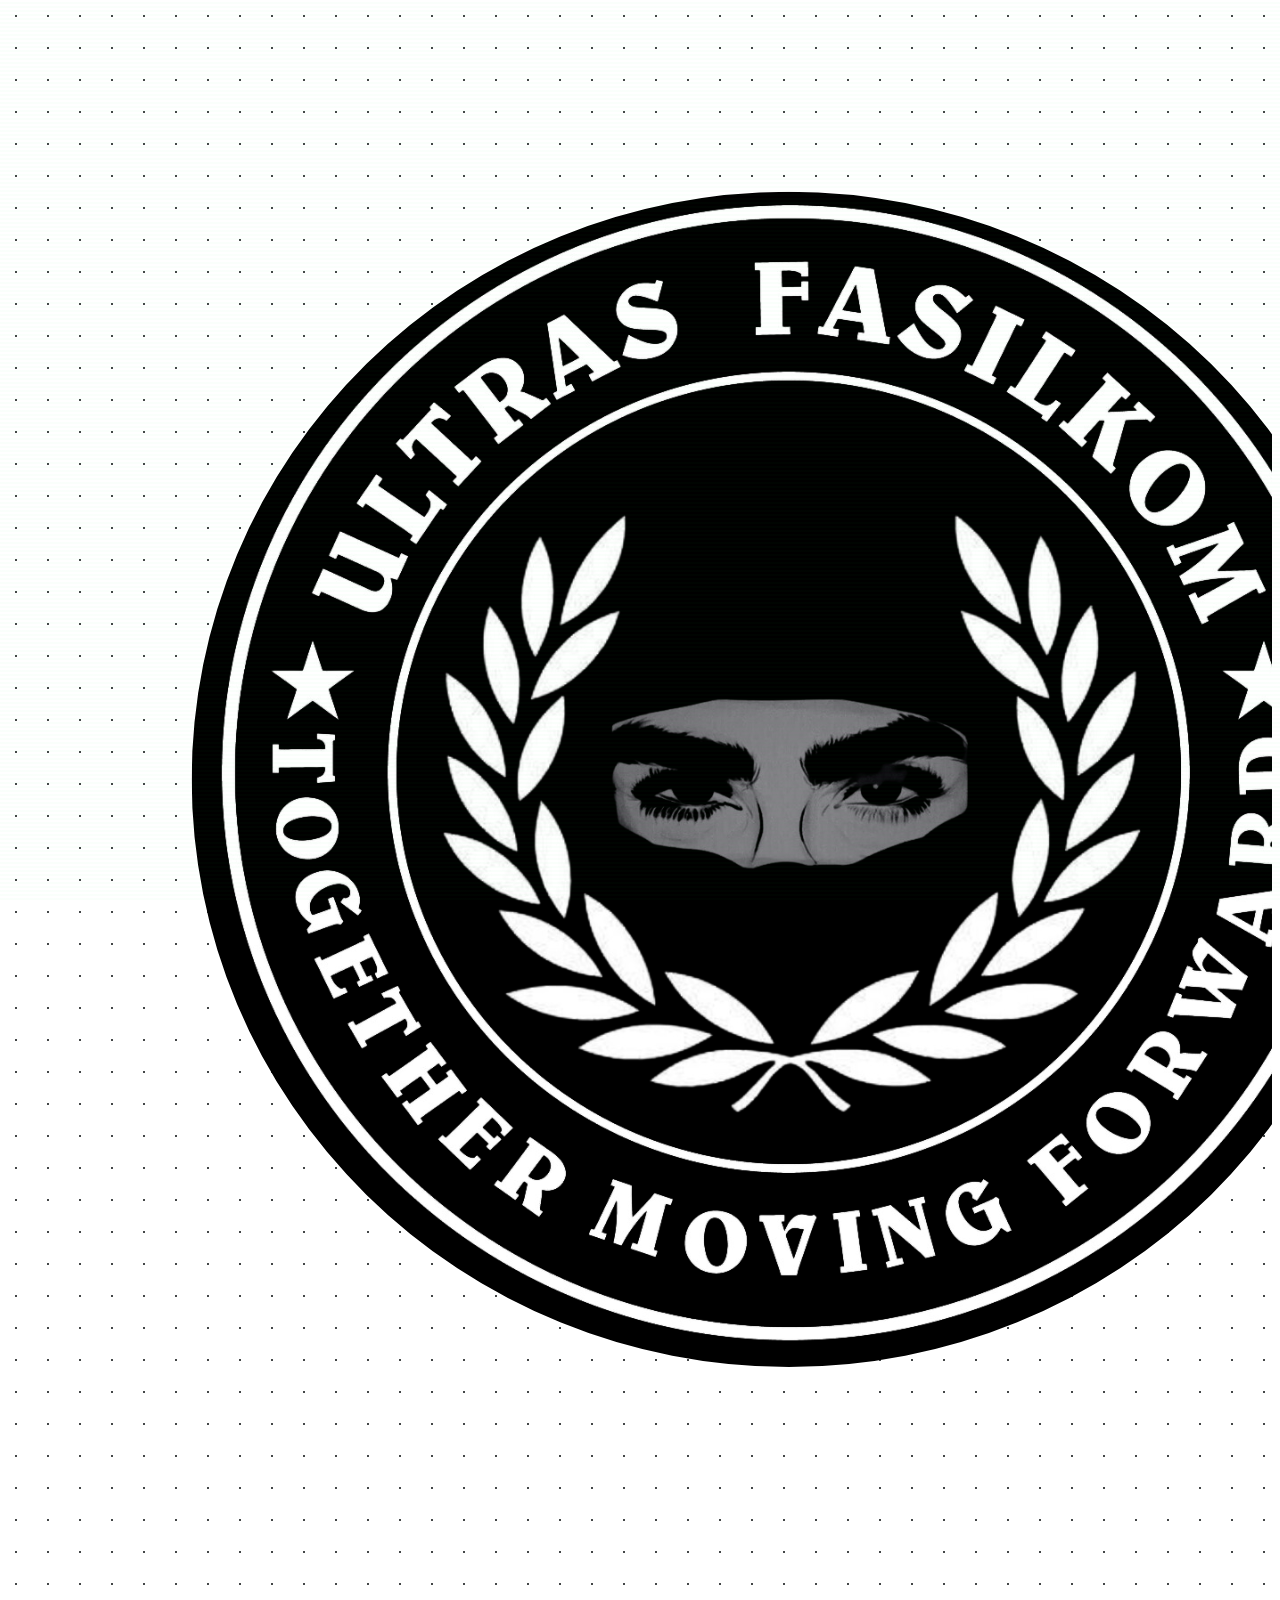
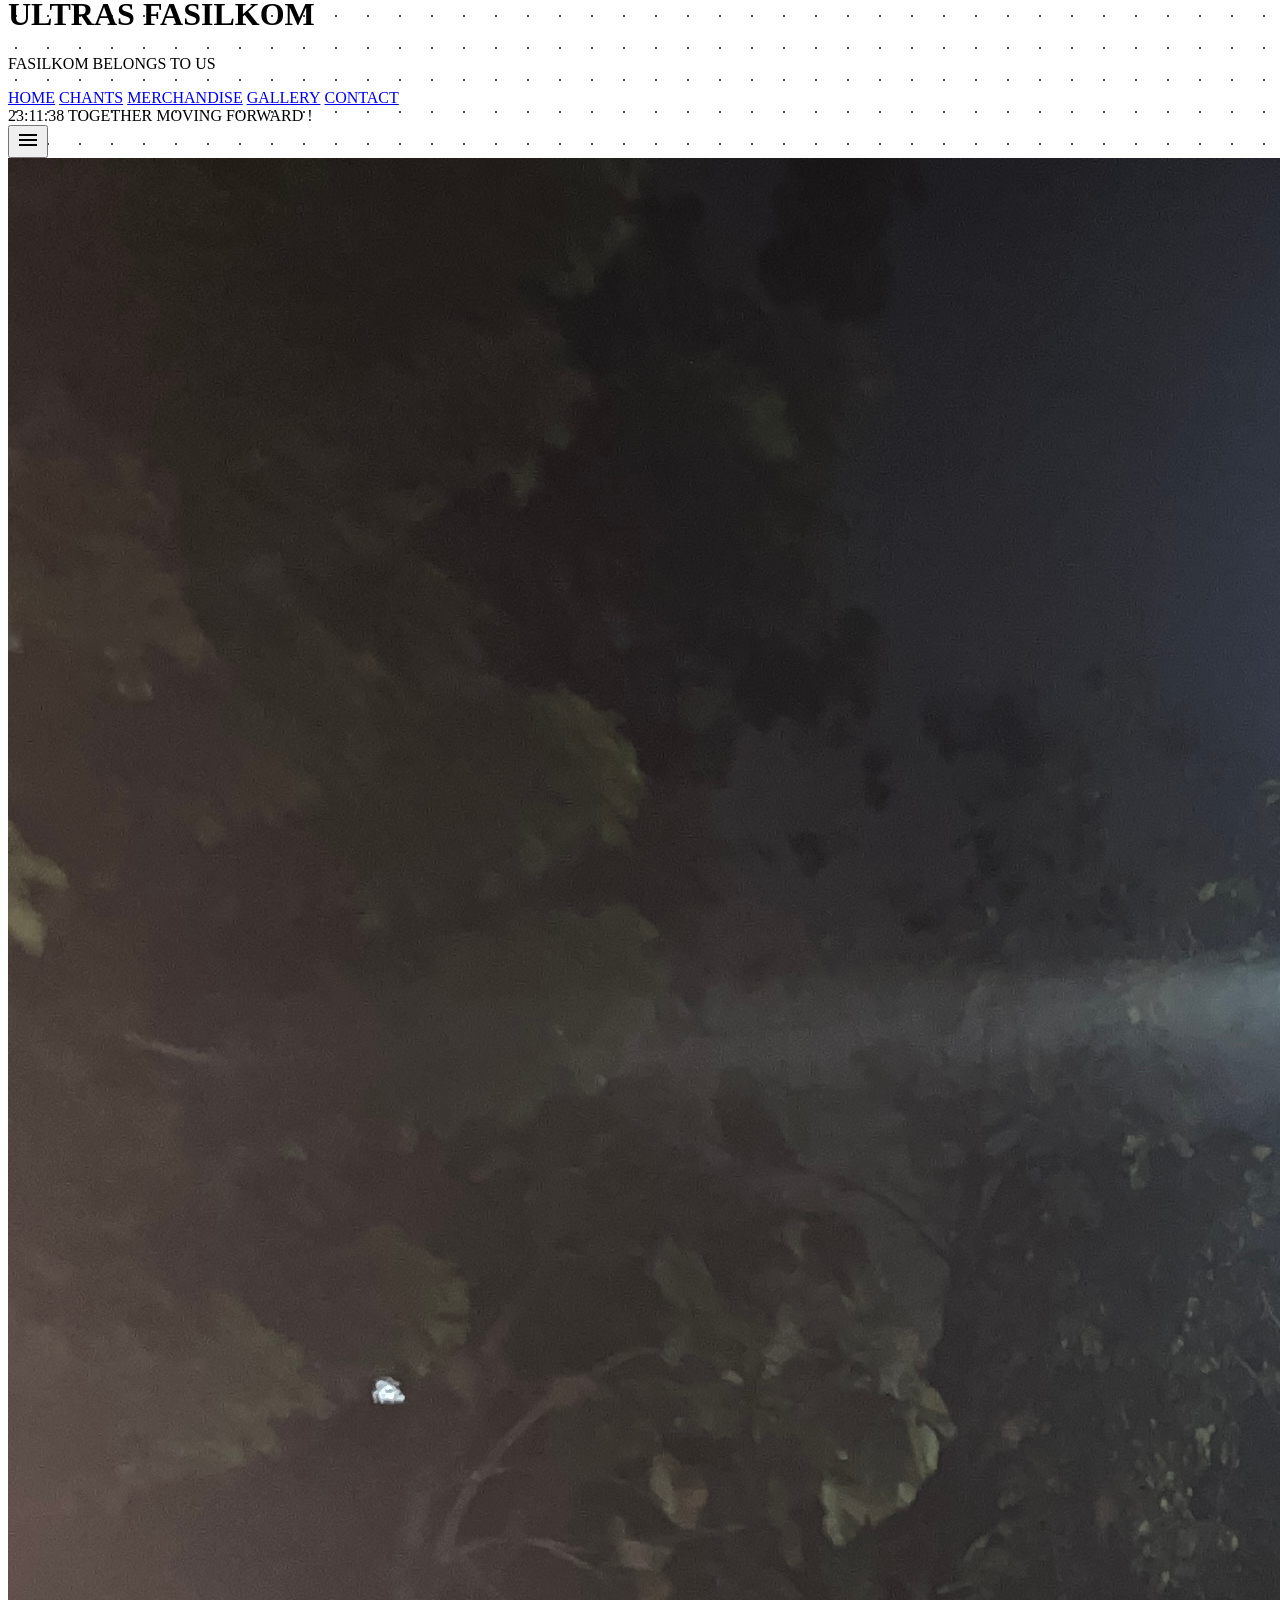
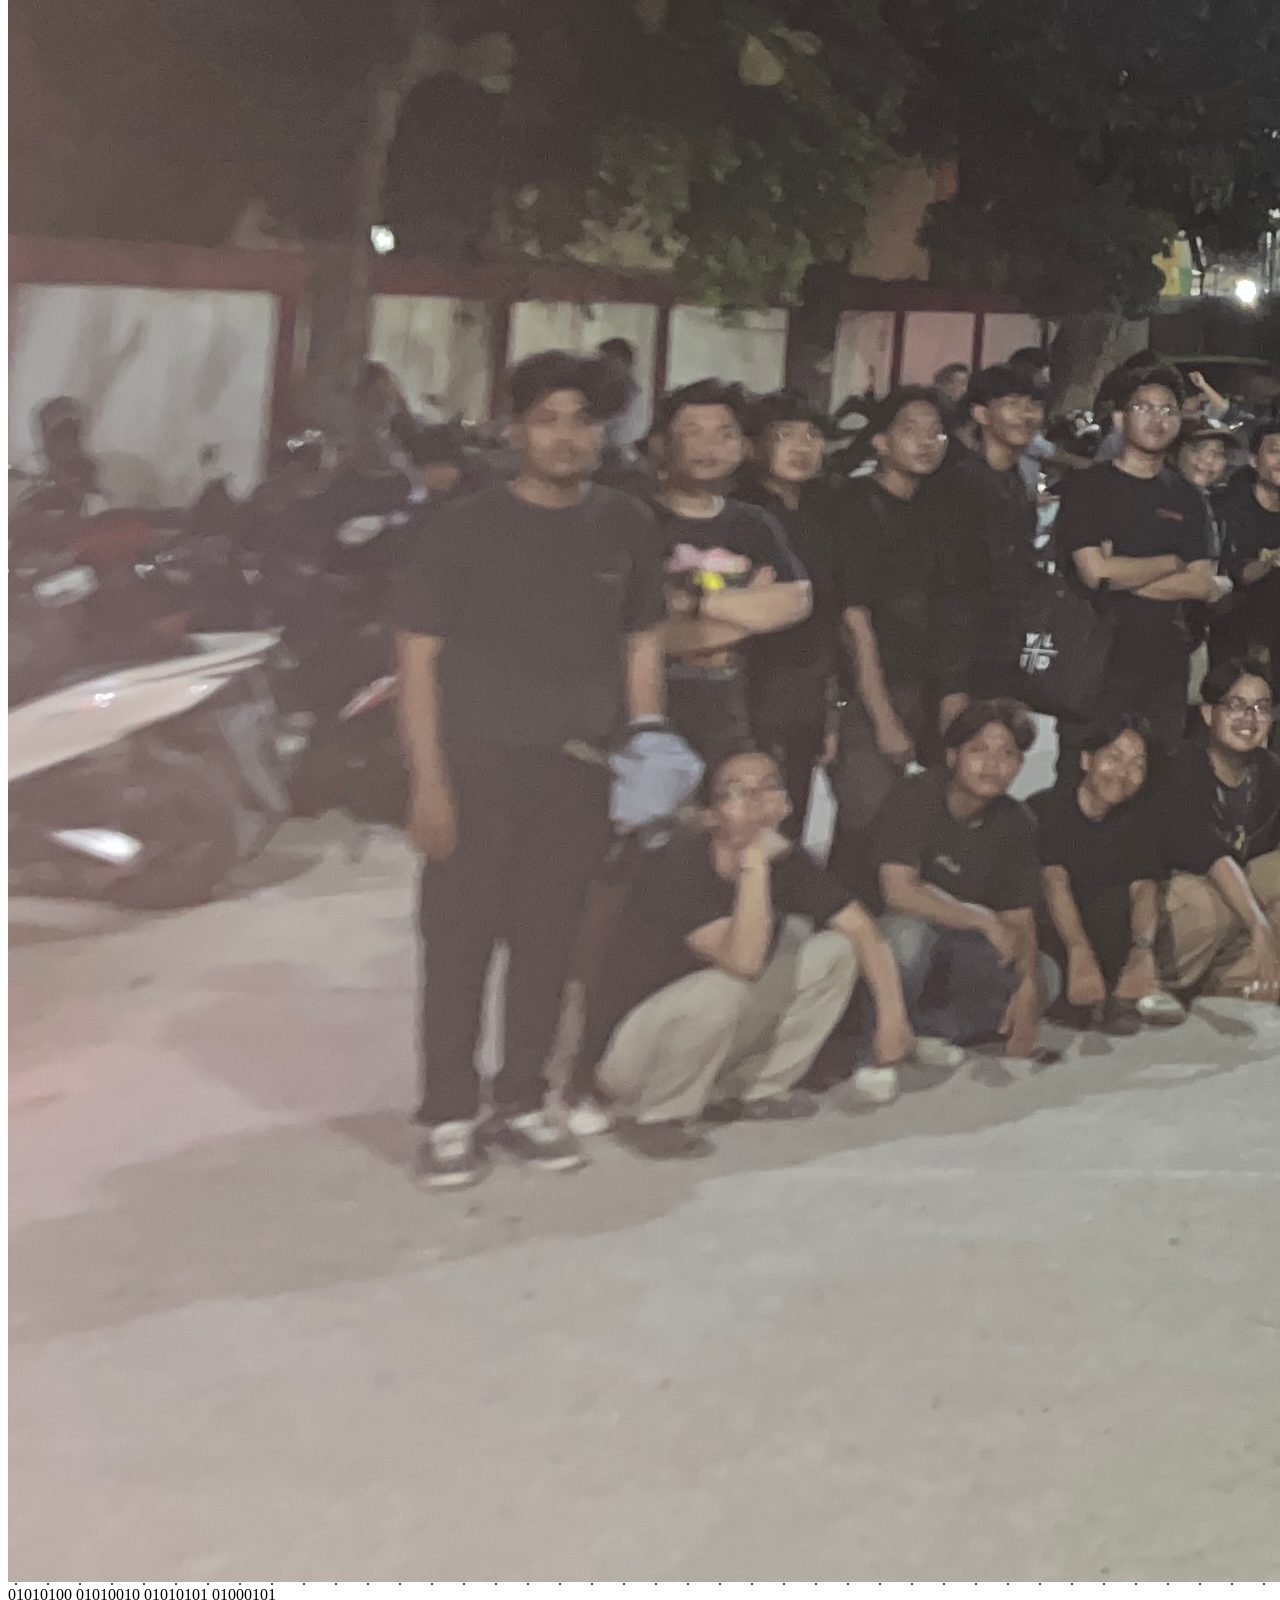
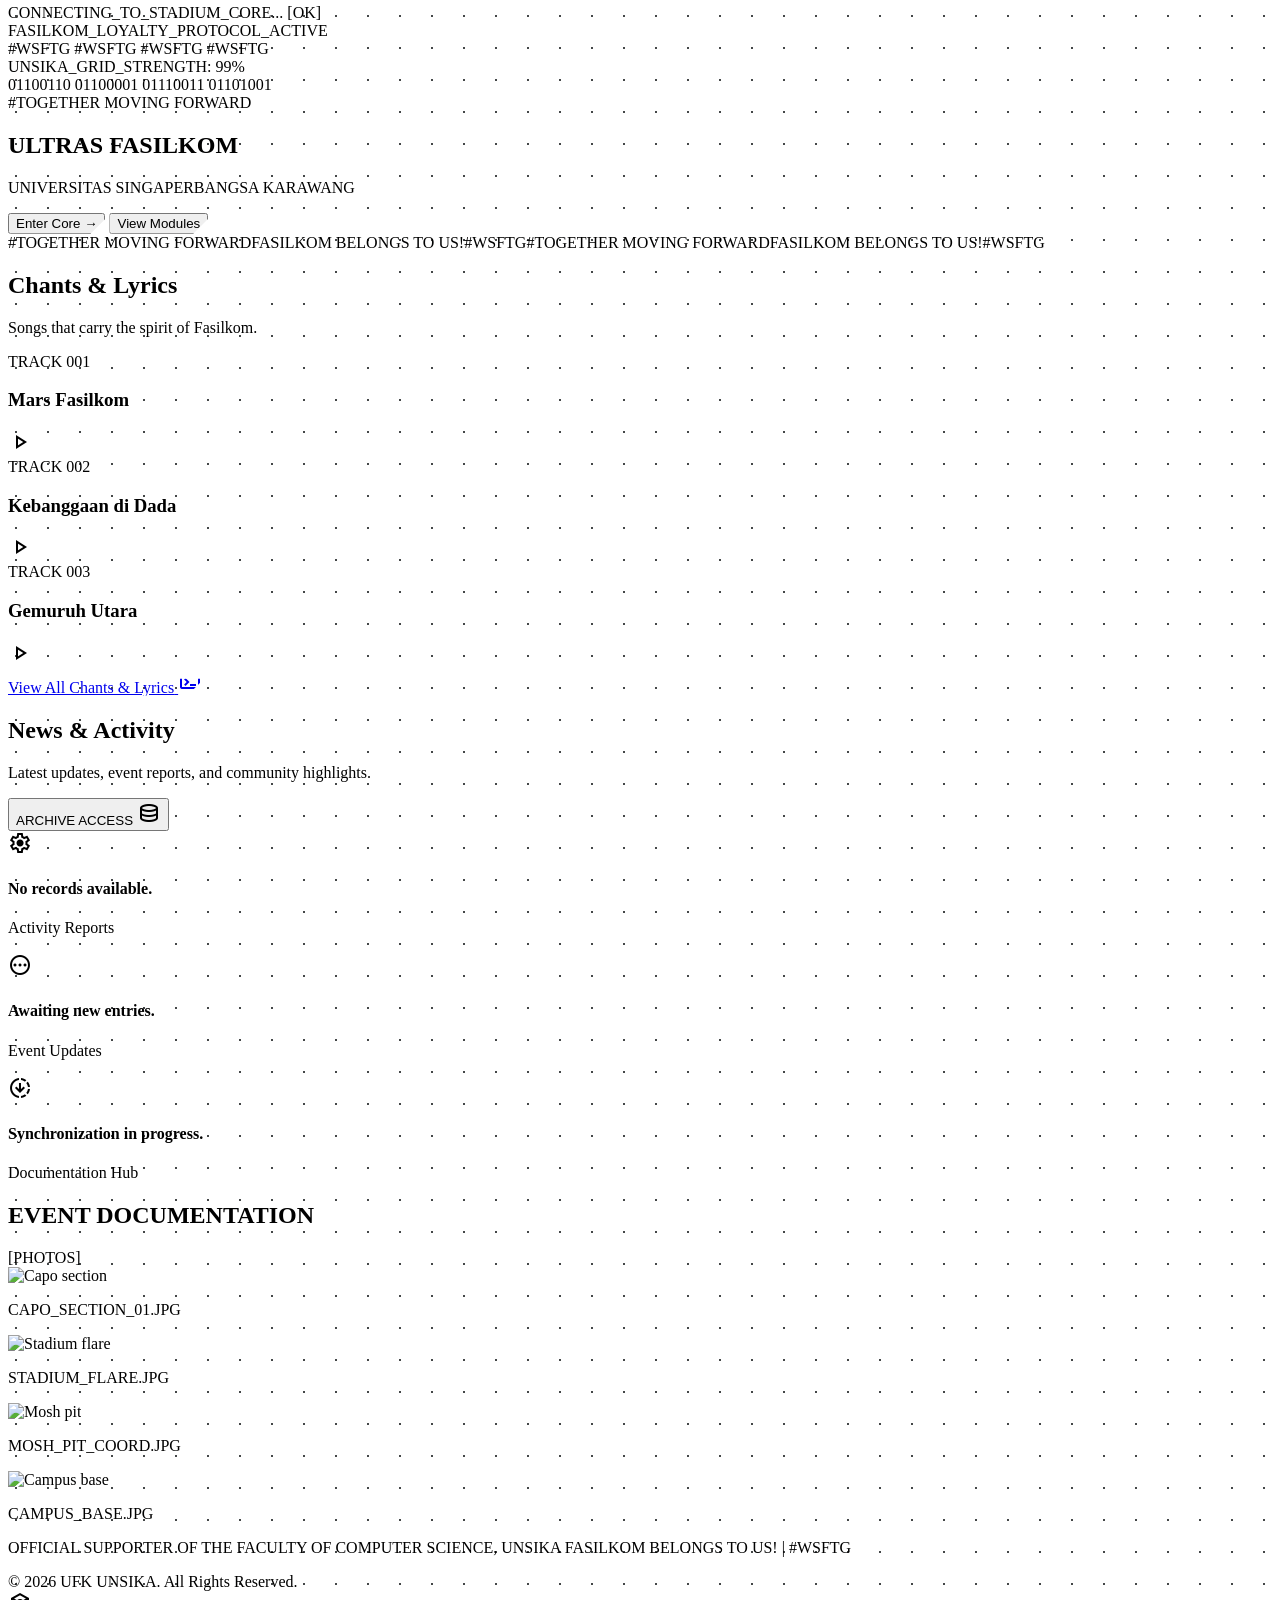
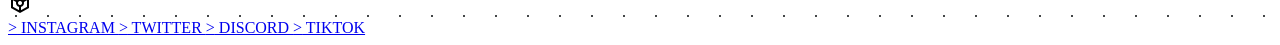
==== commit f30b9a8d: "Add scroll parallax split effect to hero text - ULTRAS slides left, FASILKOM slides right on scroll " ====
--- a/index.html
+++ b/index.html
@@ -226,7 +226,8 @@
 <span class="font-data-label text-data-label text-tertiary-fixed-dim tracking-[0.3em] uppercase">#TOGETHER MOVING FORWARD</span>
 </div>
 <h1 class="font-headline-xl text-[64px] md:text-[120px] leading-[0.8] font-extrabold uppercase tracking-tighter text-primary italic">
-                    ULTRAS<br>FASILKOM
+                    <span id="hero-ultras" class="block will-change-transform">ULTRAS</span>
+                    <span id="hero-fasilkom" class="block will-change-transform">FASILKOM</span>
                 </h1>
 <p class="mt-4 font-headline-md text-headline-md tracking-[0.5em] text-on-surface-variant uppercase font-light">UNIVERSITAS SINGAPERBANGSA KARAWANG</p>
 <div class="mt-12 flex flex-col md:flex-row gap-6 justify-center">
@@ -428,13 +429,25 @@
         setInterval(updateClock, 1000);
         updateClock();
 
-        // Subtle parallax effect for hero
+        // Parallax: hero image + text split
+        const heroUltras = document.getElementById('hero-ultras');
+        const heroFasilkom = document.getElementById('hero-fasilkom');
+        const reduceMotion = window.matchMedia('(prefers-reduced-motion: reduce)').matches;
+        let rafPending = false;
+
         window.addEventListener('scroll', () => {
-            const scrolled = window.pageYOffset;
-            const heroImg = document.querySelector('section img');
-            if(heroImg) {
-                heroImg.style.transform = `translateY(${scrolled * 0.4}px)`;
-            }
+            if (rafPending) return;
+            rafPending = true;
+            requestAnimationFrame(() => {
+                const scrolled = window.pageYOffset;
+                const heroImg = document.querySelector('section img');
+                if (heroImg) heroImg.style.transform = `translateY(${scrolled * 0.4}px)`;
+                if (!reduceMotion) {
+                    if (heroUltras) heroUltras.style.transform = `translateX(${-scrolled * 0.3}px)`;
+                    if (heroFasilkom) heroFasilkom.style.transform = `translateX(${scrolled * 0.3}px)`;
+                }
+                rafPending = false;
+            });
         });
     </script>
 </body></html>
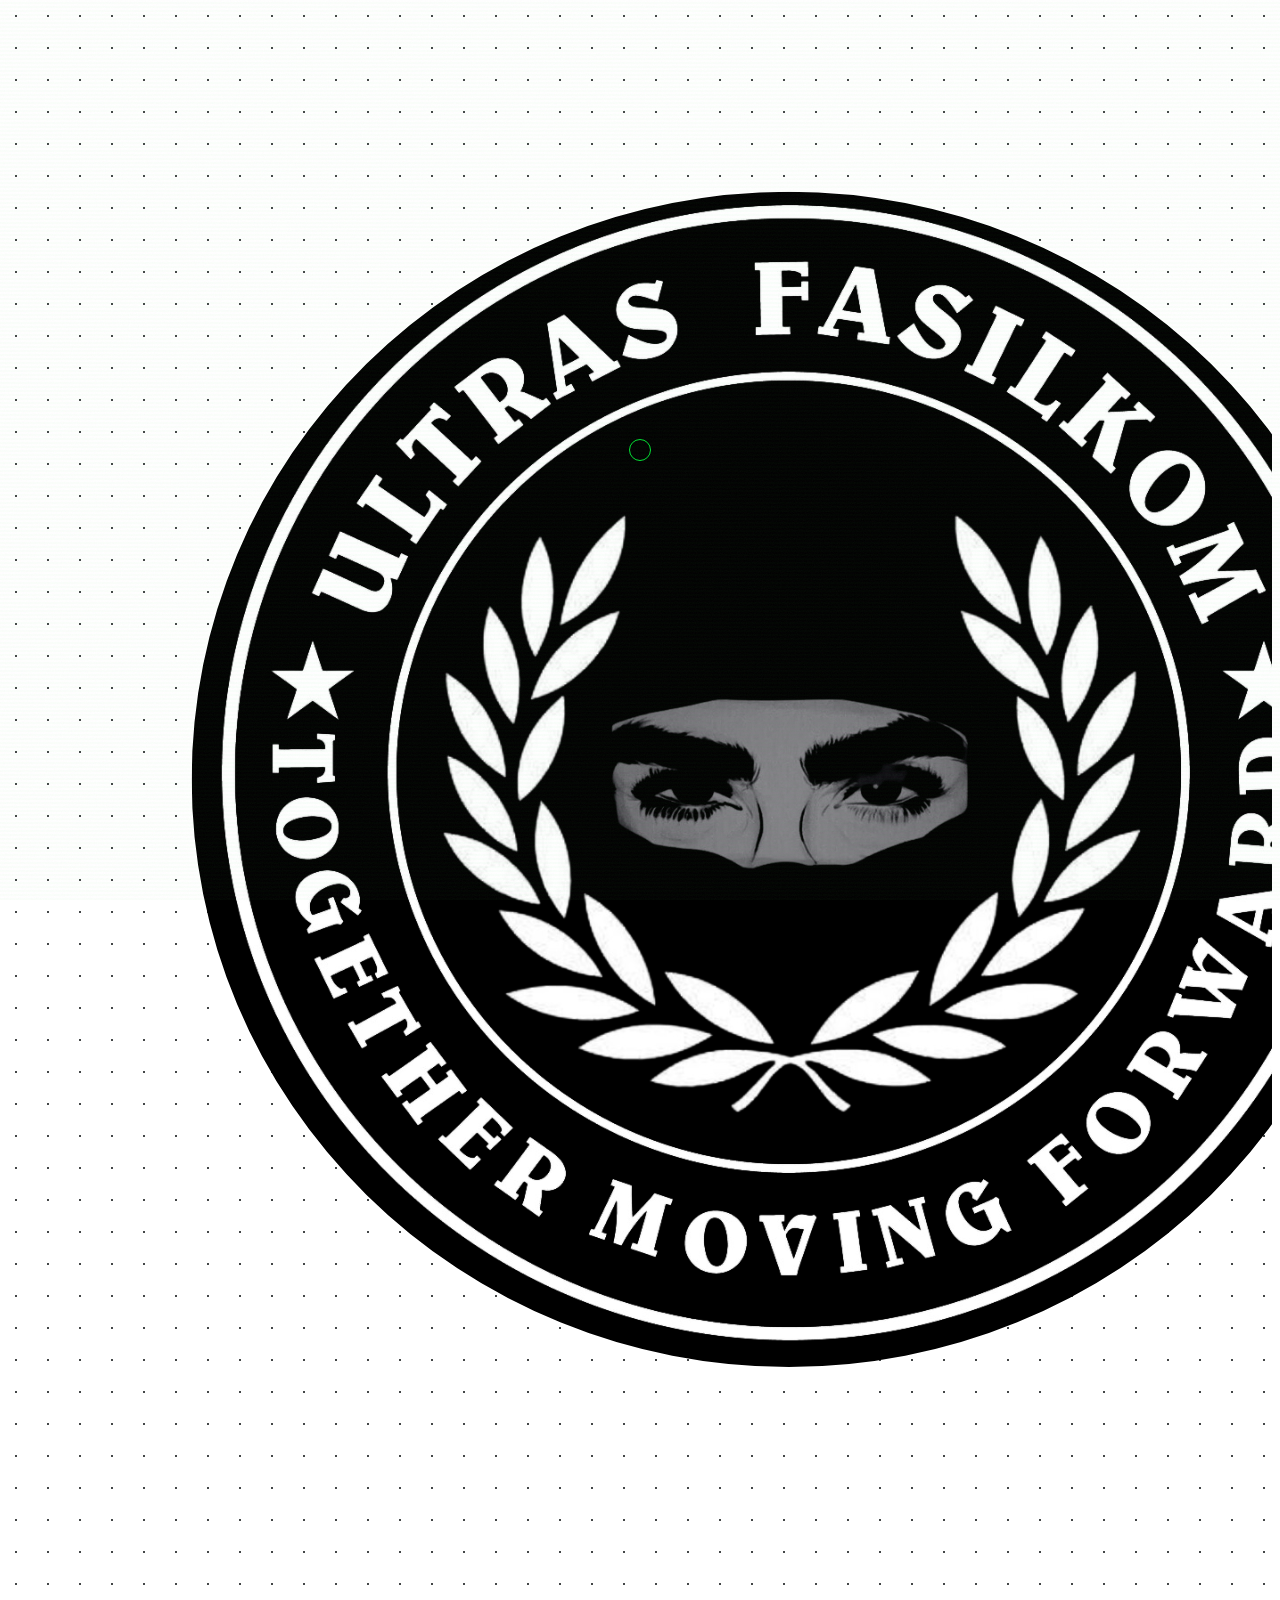
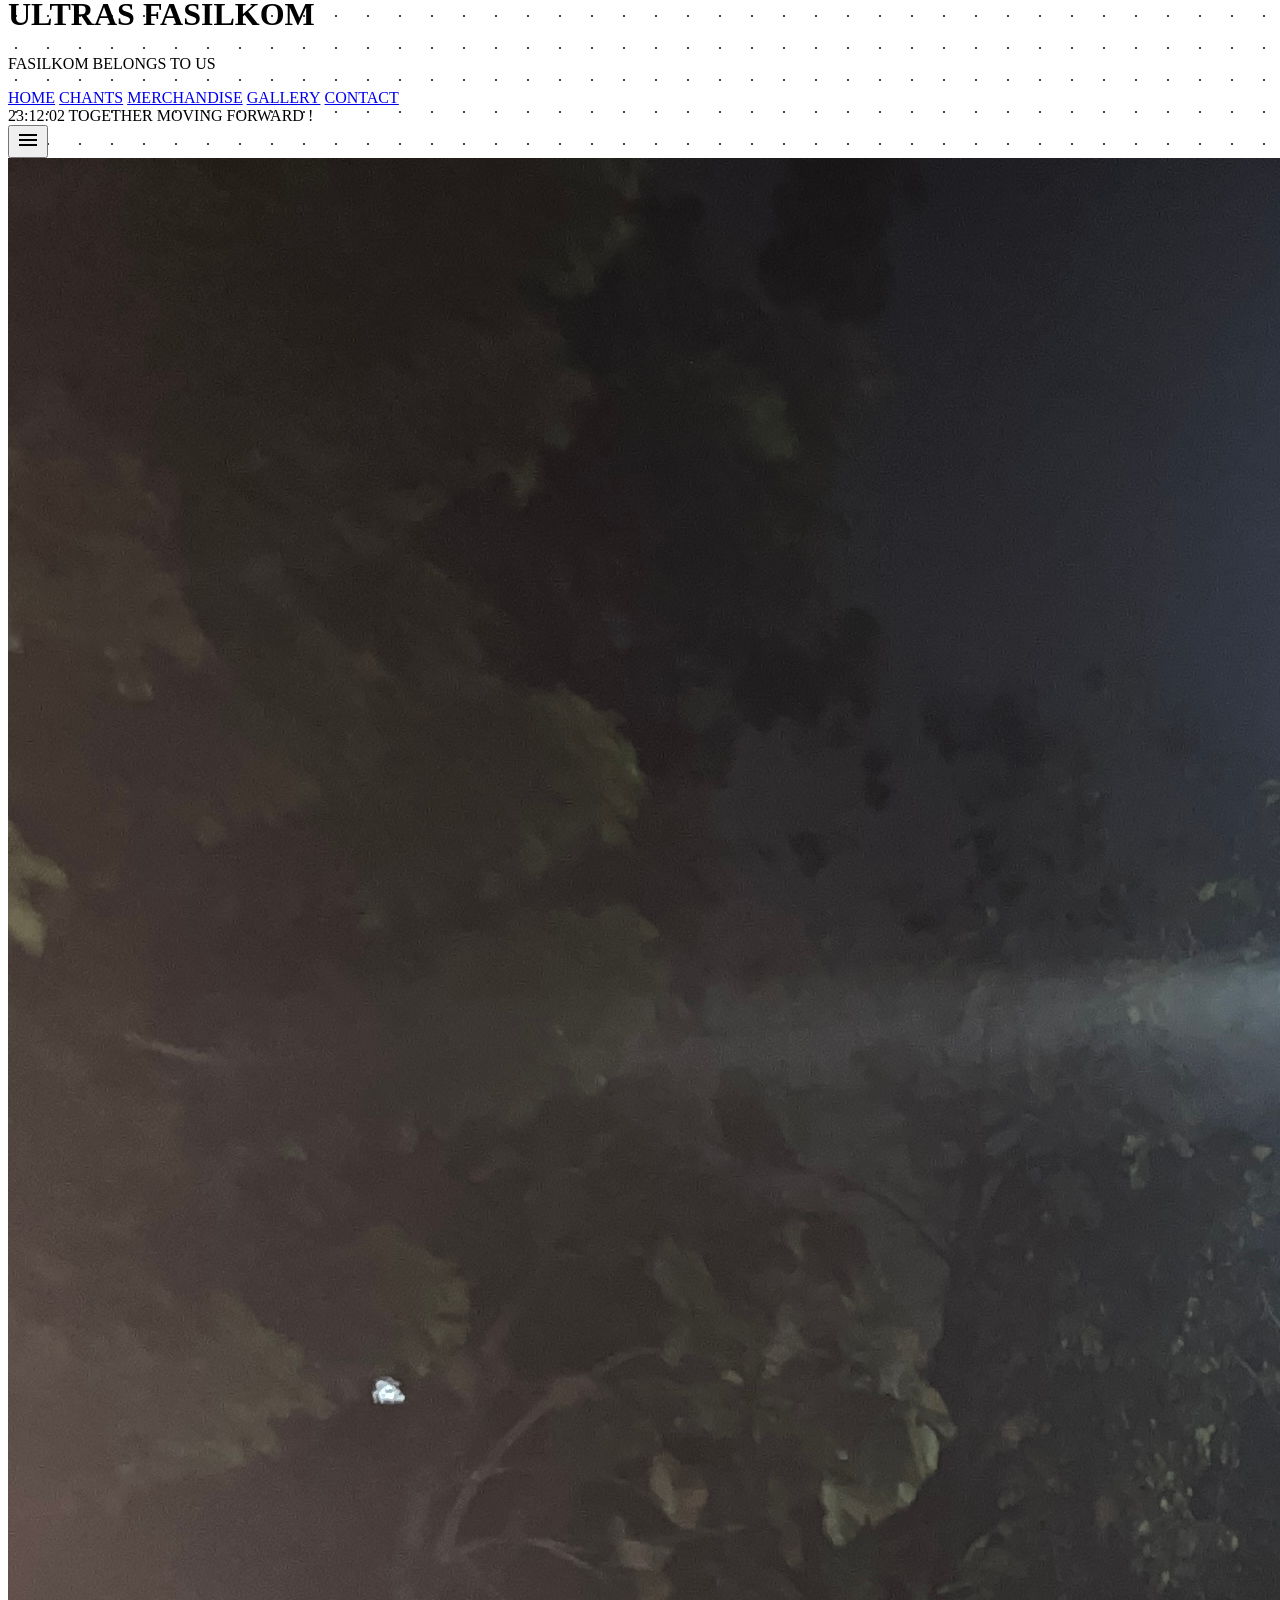
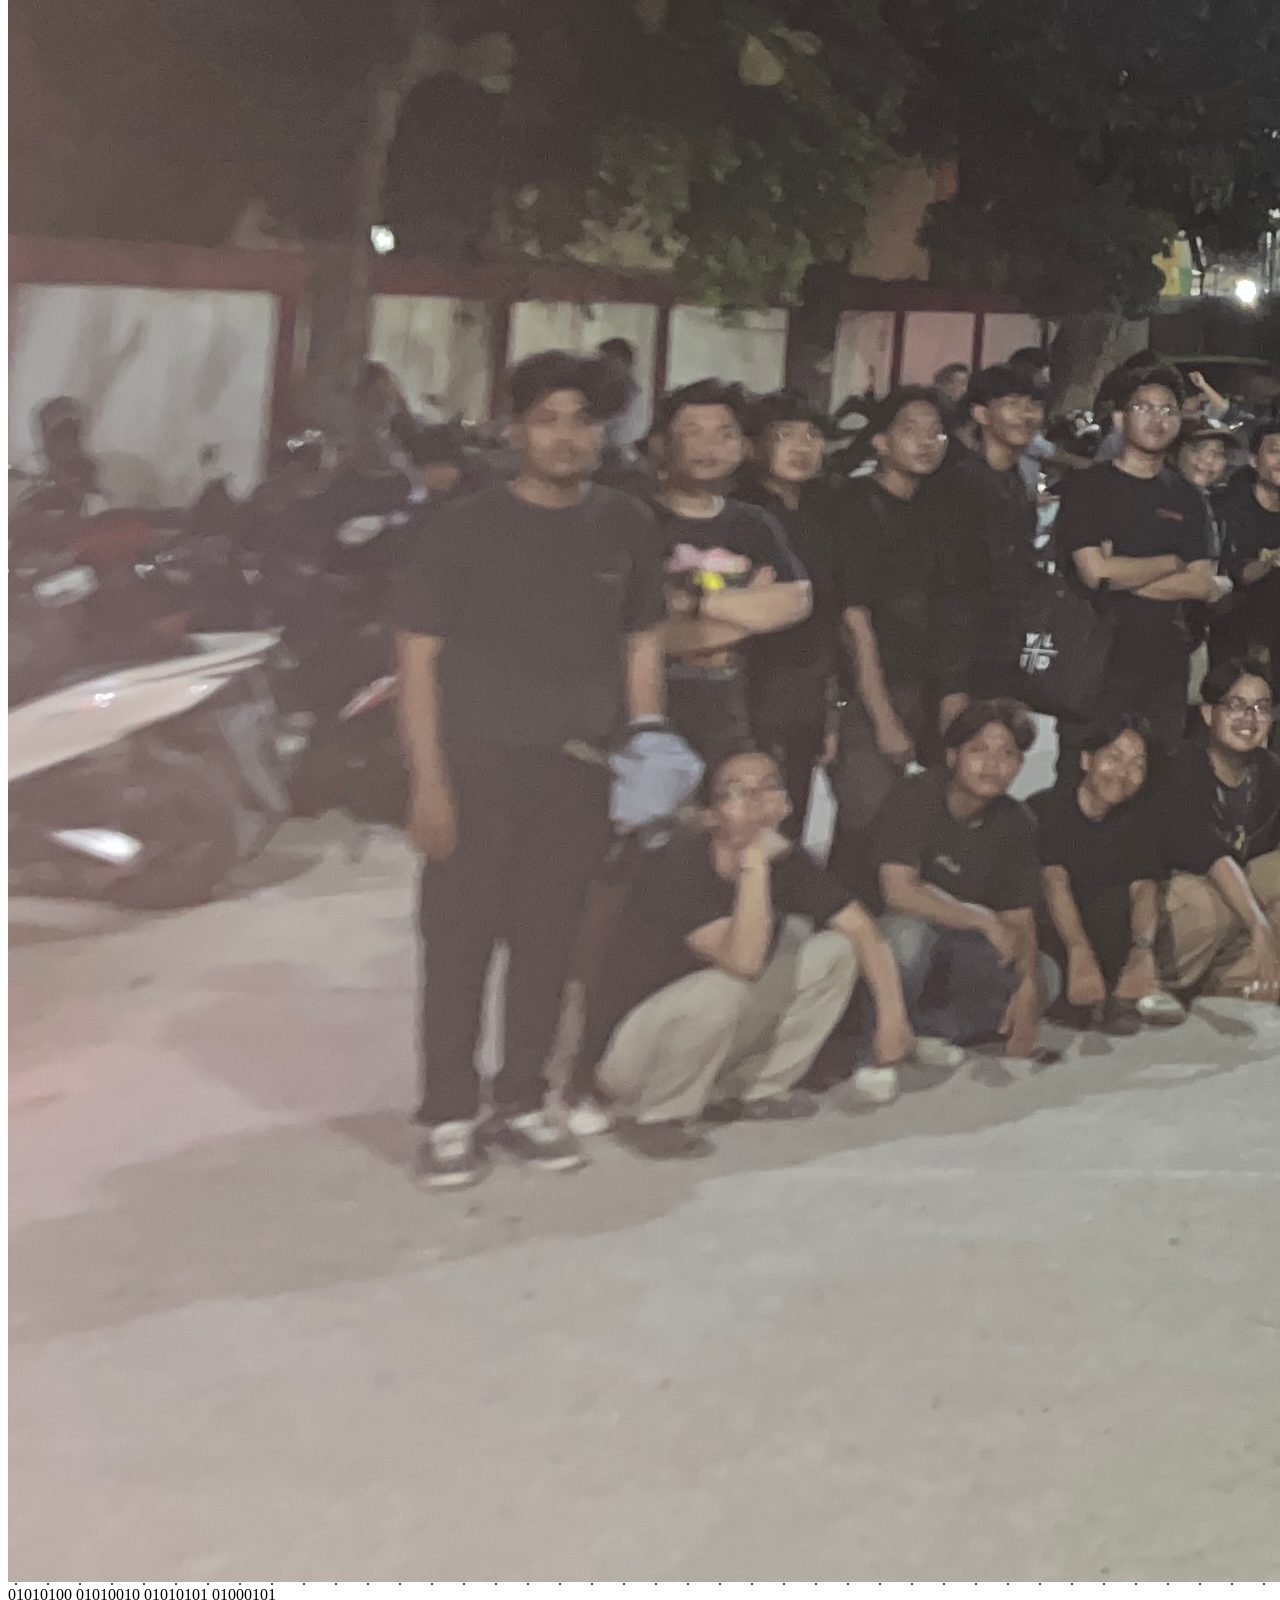
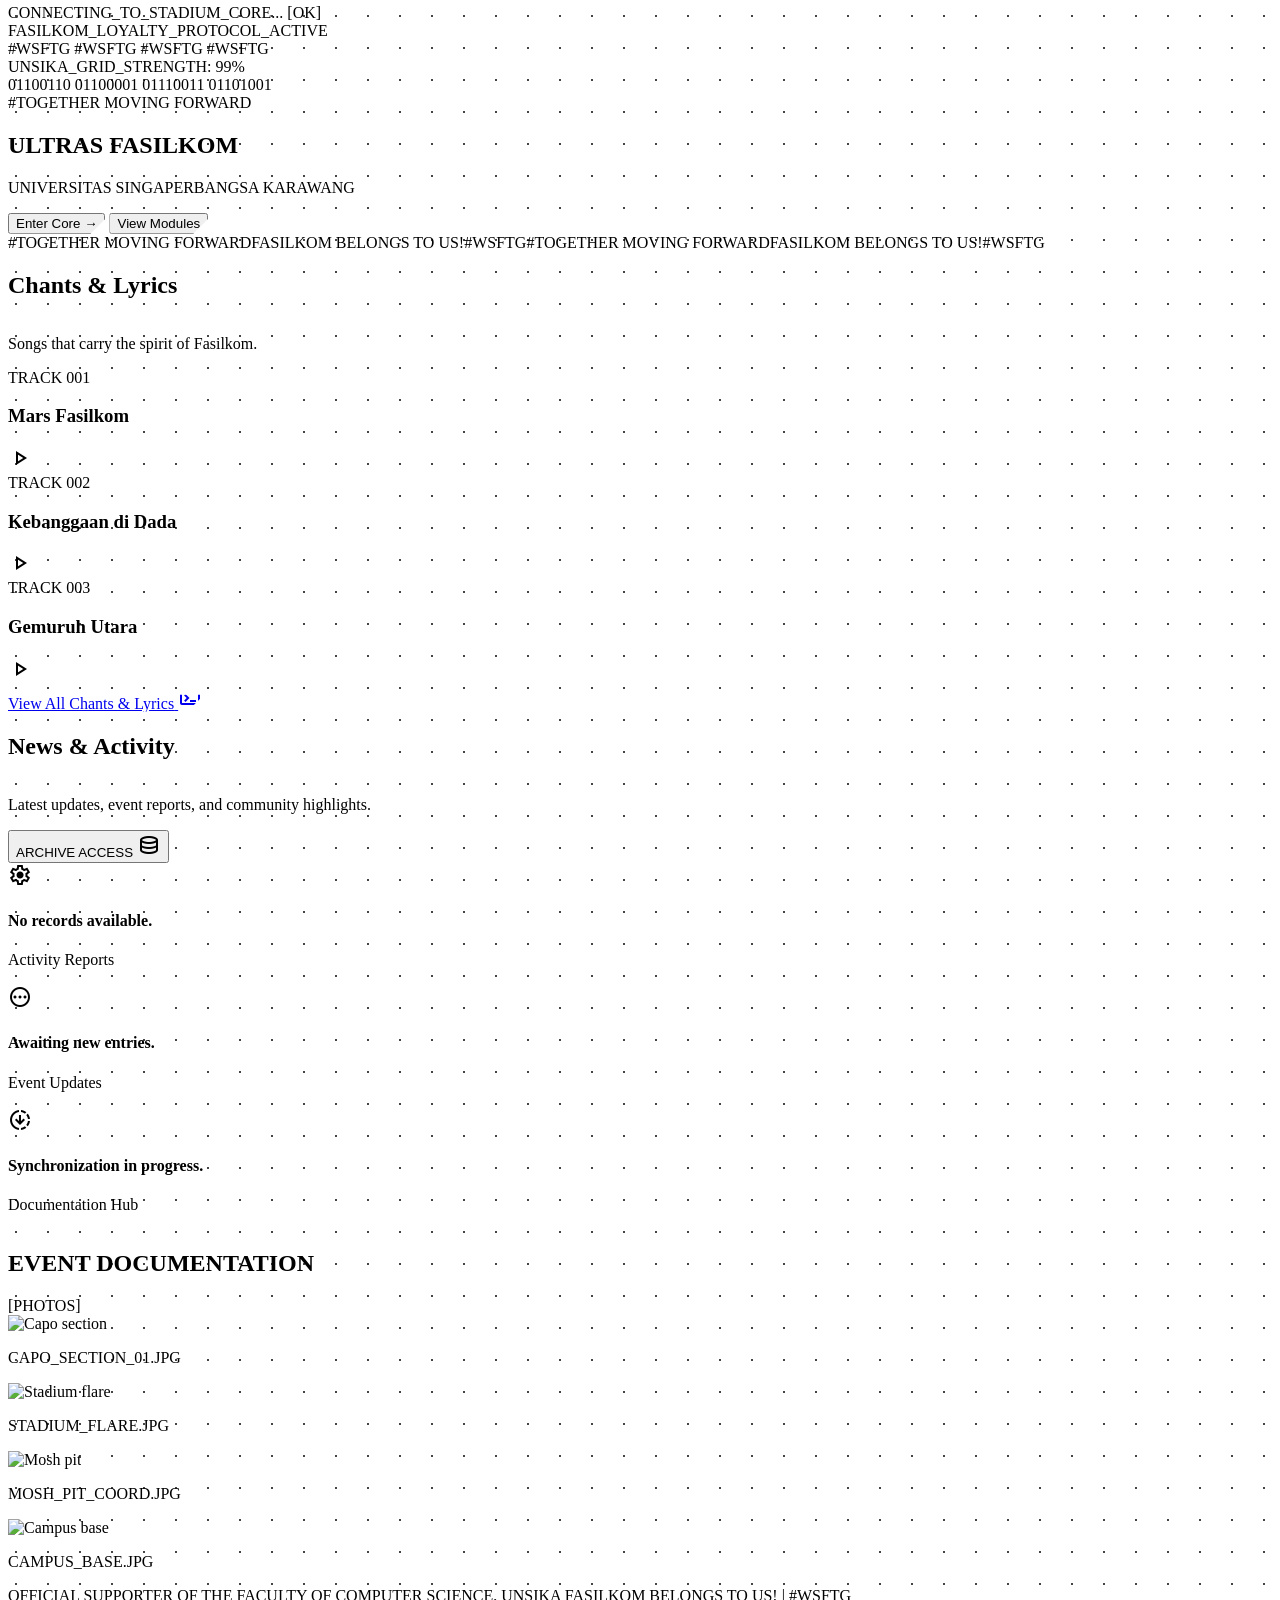
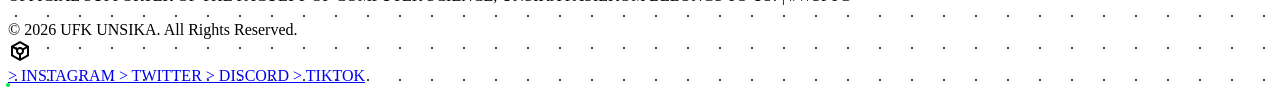
==== commit abd24e00: "Add shared visual effects across all pages - Section reveal on scroll (IntersectionObserver, fade + " ====
--- a/index.html
+++ b/index.html
@@ -6,6 +6,7 @@
 <link href="https://fonts.googleapis.com/css2?family=Space+Grotesk:wght@300;400;500;600;700&family=JetBrains+Mono:wght@400;500;700&display=swap" rel="stylesheet">
 <link href="https://fonts.googleapis.com/css2?family=Material+Symbols+Outlined:wght,FILL@100..700,0..1&display=swap" rel="stylesheet">
 <link rel="icon" type="image/png" href="assets/img/Logo Bulat.png">
+<link rel="stylesheet" href="assets/effects.css">
 <style>
         @keyframes scanline {
             0% { transform: translateY(-100%); }
@@ -246,14 +247,15 @@
 </div>
 </div>
 </section>
+
 <!-- SECTION A: CHANTS & LYRICS MODULE -->
 <section class="py-24 px-margin-desktop max-w-container-max mx-auto border-b-2 border-outline-variant/30">
-<div class="flex flex-col mb-12 border-l-4 border-tertiary-fixed-dim pl-6">
-<h2 class="font-headline-xl text-headline-xl uppercase tracking-tighter">Chants &amp; Lyrics</h2>
+<div class="flex flex-col mb-12 border-l-4 border-tertiary-fixed-dim pl-6" data-reveal>
+<h2 class="font-headline-xl text-headline-xl uppercase tracking-tighter glitch-text">Chants &amp; Lyrics</h2>
 <p class="font-data-mono text-tertiary-fixed-dim font-bold tracking-widest uppercase">Songs that carry the spirit of Fasilkom.</p>
 </div>
 <div class="flex flex-col gap-6">
-<div class="grid grid-cols-1 md:grid-cols-3 gap-4">
+<div class="grid grid-cols-1 md:grid-cols-3 gap-4" data-reveal data-delay="1">
 <!-- Preview 1 -->
 <div class="bg-surface-container border border-outline-variant p-4 hover:border-tertiary-fixed-dim transition-all duration-300 group cursor-pointer relative flex items-center justify-between">
 <div>
@@ -289,9 +291,9 @@
 </section>
 <!-- SECTION B: BERITA & KEGIATAN (TACTICAL FEED) -->   
 <section class="py-24 px-margin-desktop max-w-container-max mx-auto">
-<div class="flex flex-col md:flex-row justify-between items-end mb-16 gap-4 border-l-4 border-primary pl-6">
+<div class="flex flex-col md:flex-row justify-between items-end mb-16 gap-4 border-l-4 border-primary pl-6" data-reveal>
 <div>
-<h2 class="font-headline-xl text-headline-xl uppercase tracking-tighter">News &amp; Activity</h2>
+<h2 class="font-headline-xl text-headline-xl uppercase tracking-tighter glitch-text">News &amp; Activity</h2>
 <p class="font-data-mono text-on-surface-variant font-bold tracking-widest uppercase">Latest updates, event reports, and community highlights.</p>
 </div>
 <button class="font-data-label text-primary hover:text-tertiary-fixed-dim transition-colors flex items-center gap-2">
@@ -299,7 +301,7 @@
 </button>
 </div>
 <!-- Wireframe Placeholder Grid -->
-<div class="grid grid-cols-1 md:grid-cols-2 lg:grid-cols-3 gap-8">
+<div class="grid grid-cols-1 md:grid-cols-2 lg:grid-cols-3 gap-8" data-reveal data-delay="1">
 <!-- Placeholder 1 -->
 <div class="border-2 border-dashed border-outline-variant p-8 flex flex-col items-center justify-center min-h-[300px] bg-surface-container-lowest/30 group">
 <span class="material-symbols-outlined text-4xl text-outline-variant mb-4 group-hover:animate-spin">settings</span>
@@ -320,9 +322,9 @@
 </div>
 </div>
 <!-- DOCUMENTATION (PRESERVED) -->
-<div class="mt-24">
+<div class="mt-24" data-reveal>
 <div class="flex items-center gap-4 mb-8">
-<h2 class="font-headline-lg text-headline-lg uppercase tracking-tight">EVENT DOCUMENTATION</h2>
+<h2 class="font-headline-lg text-headline-lg uppercase tracking-tight glitch-text">EVENT DOCUMENTATION</h2>
 <div class="h-[2px] flex-grow bg-outline-variant"></div>
 <span class="font-data-mono text-sm text-on-surface-variant">[PHOTOS]</span>
 </div>
@@ -450,4 +452,5 @@
             });
         });
     </script>
+<script src="assets/effects.js" defer></script>
 </body></html>
--- a/assets/effects.css
+++ b/assets/effects.css
@@ -0,0 +1,103 @@
+/* ============================================
+   ULTRAS FASILKOM — Shared Visual Effects
+   ============================================ */
+
+/* ── 1. SECTION REVEAL ON SCROLL ── */
+[data-reveal] {
+    opacity: 0;
+    transform: translateY(36px);
+    transition: opacity 0.7s cubic-bezier(0.16,1,0.3,1),
+                transform 0.7s cubic-bezier(0.16,1,0.3,1);
+}
+[data-reveal].revealed {
+    opacity: 1;
+    transform: translateY(0);
+}
+[data-reveal][data-delay="1"] { transition-delay: 0.1s; }
+[data-reveal][data-delay="2"] { transition-delay: 0.2s; }
+[data-reveal][data-delay="3"] { transition-delay: 0.3s; }
+[data-reveal][data-delay="4"] { transition-delay: 0.4s; }
+
+/* ── 2. GLITCH TEXT HOVER ── */
+@keyframes glitch-text {
+    0%   { text-shadow:  2px 0 #00e639, -2px 0 #ff0040; transform: translate(0,0); }
+    15%  { text-shadow: -3px 0 #00e639,  3px 0 #ff0040; transform: translate(-2px, 1px) skewX(3deg); }
+    30%  { text-shadow:  3px 2px #00e639,-3px-2px #ff0040; transform: translate(2px,-1px) skewX(-2deg); }
+    45%  { text-shadow: -1px 0 #00e639,  1px 0 #ff0040; transform: translate(-1px, 2px); }
+    60%  { text-shadow:  2px-1px #00e639,-2px 1px #ff0040; transform: translate(1px,-2px) skewX(1deg); }
+    75%  { text-shadow: -2px 2px #00e639, 2px-2px #ff0040; transform: translate(-1px, 1px); }
+    100% { text-shadow: none; transform: translate(0,0); }
+}
+.glitch-text {
+    display: inline-block;
+}
+.glitch-text:hover {
+    animation: glitch-text 0.45s steps(1) 1;
+}
+
+/* ── 3. NOISE / FILM GRAIN OVERLAY ── */
+body::after {
+    content: '';
+    position: fixed;
+    inset: 0;
+    background-image: url("data:image/svg+xml,%3Csvg xmlns='http://www.w3.org/2000/svg' width='300' height='300'%3E%3Cfilter id='n'%3E%3CfeTurbulence type='fractalNoise' baseFrequency='0.88' numOctaves='4' stitchTiles='stitch'/%3E%3C/filter%3E%3Crect width='300' height='300' filter='url(%23n)' opacity='1'/%3E%3C/svg%3E");
+    opacity: 0.038;
+    pointer-events: none;
+    z-index: 997;
+    will-change: auto;
+}
+
+/* ── 4. CUSTOM CURSOR ── */
+@media (hover: hover) and (pointer: fine) {
+    * { cursor: none !important; }
+
+    #fx-cursor {
+        position: fixed;
+        width: 20px;
+        height: 20px;
+        border: 1.5px solid #00e639;
+        border-radius: 50%;
+        pointer-events: none;
+        z-index: 9999;
+        transform: translate(-50%, -50%);
+        transition: width 0.18s ease, height 0.18s ease,
+                    border-color 0.18s ease, opacity 0.2s ease;
+        mix-blend-mode: difference;
+    }
+    #fx-cursor.hovered {
+        width: 40px;
+        height: 40px;
+        border-color: #ffffff;
+        background: rgba(255,255,255,0.04);
+    }
+    #fx-cursor.clicked {
+        width: 12px;
+        height: 12px;
+        background: #00e639;
+        border-color: #00e639;
+    }
+    #fx-cursor-dot {
+        position: fixed;
+        width: 4px;
+        height: 4px;
+        background: #00e639;
+        border-radius: 50%;
+        pointer-events: none;
+        z-index: 9999;
+        transform: translate(-50%, -50%);
+        transition: opacity 0.2s ease;
+    }
+}
+
+
+/* ── REDUCED MOTION OVERRIDES ── */
+@media (prefers-reduced-motion: reduce) {
+    [data-reveal] {
+        opacity: 1 !important;
+        transform: none !important;
+        transition: none !important;
+    }
+    .glitch-text:hover { animation: none !important; }
+    #fx-cursor, #fx-cursor-dot { display: none !important; }
+    body::after { display: none; }
+}
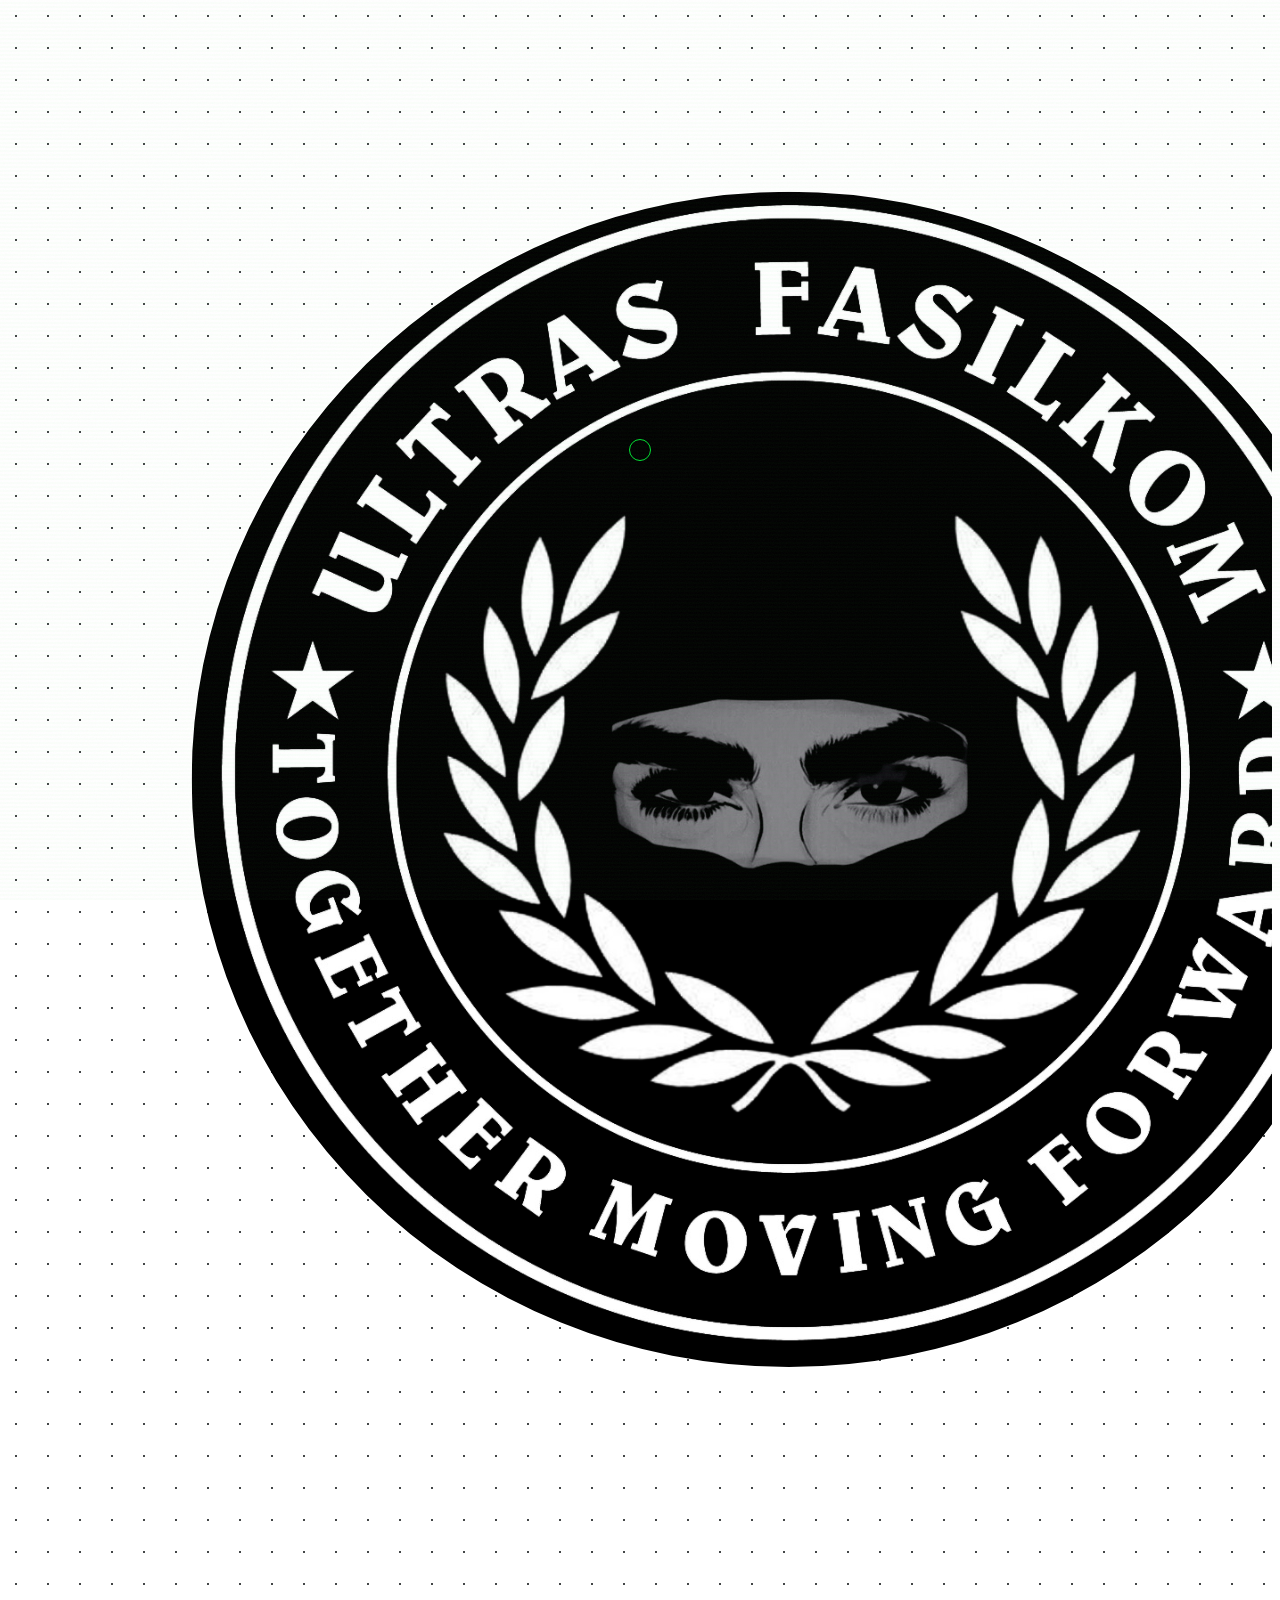
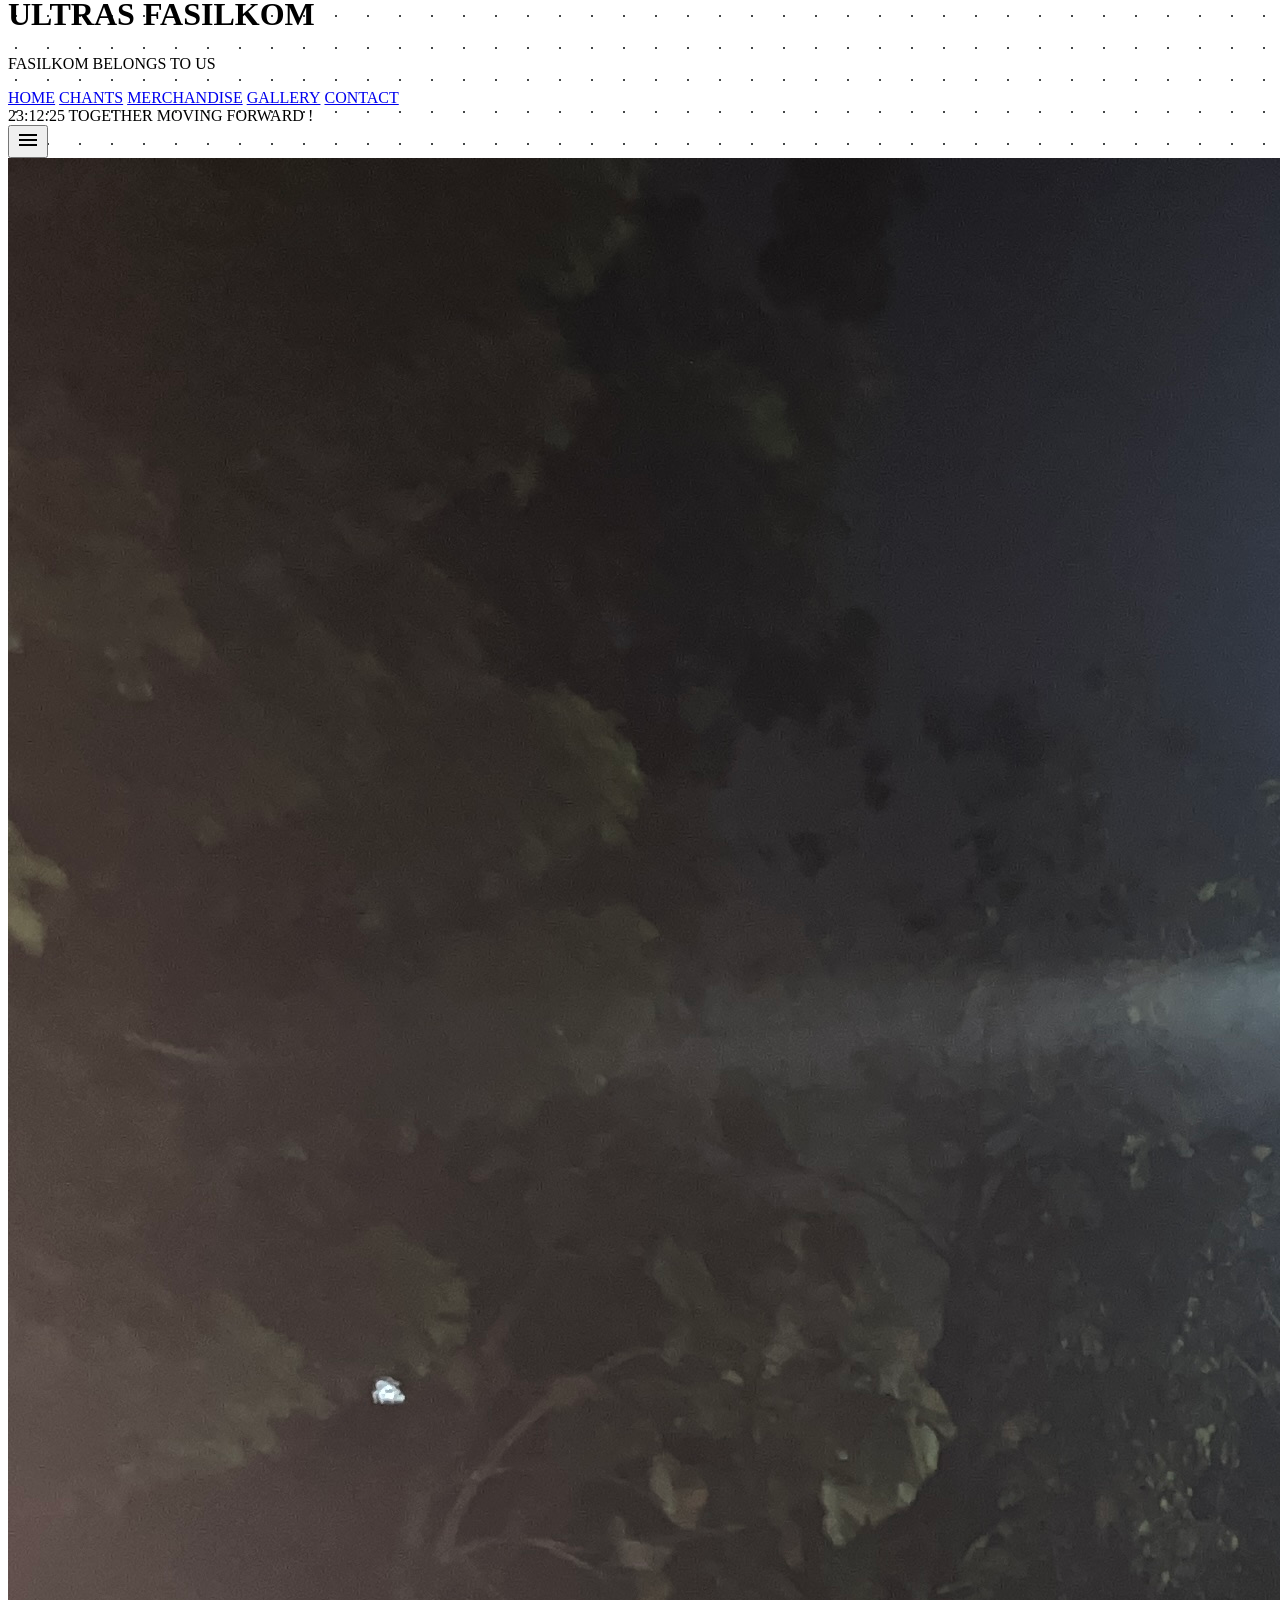
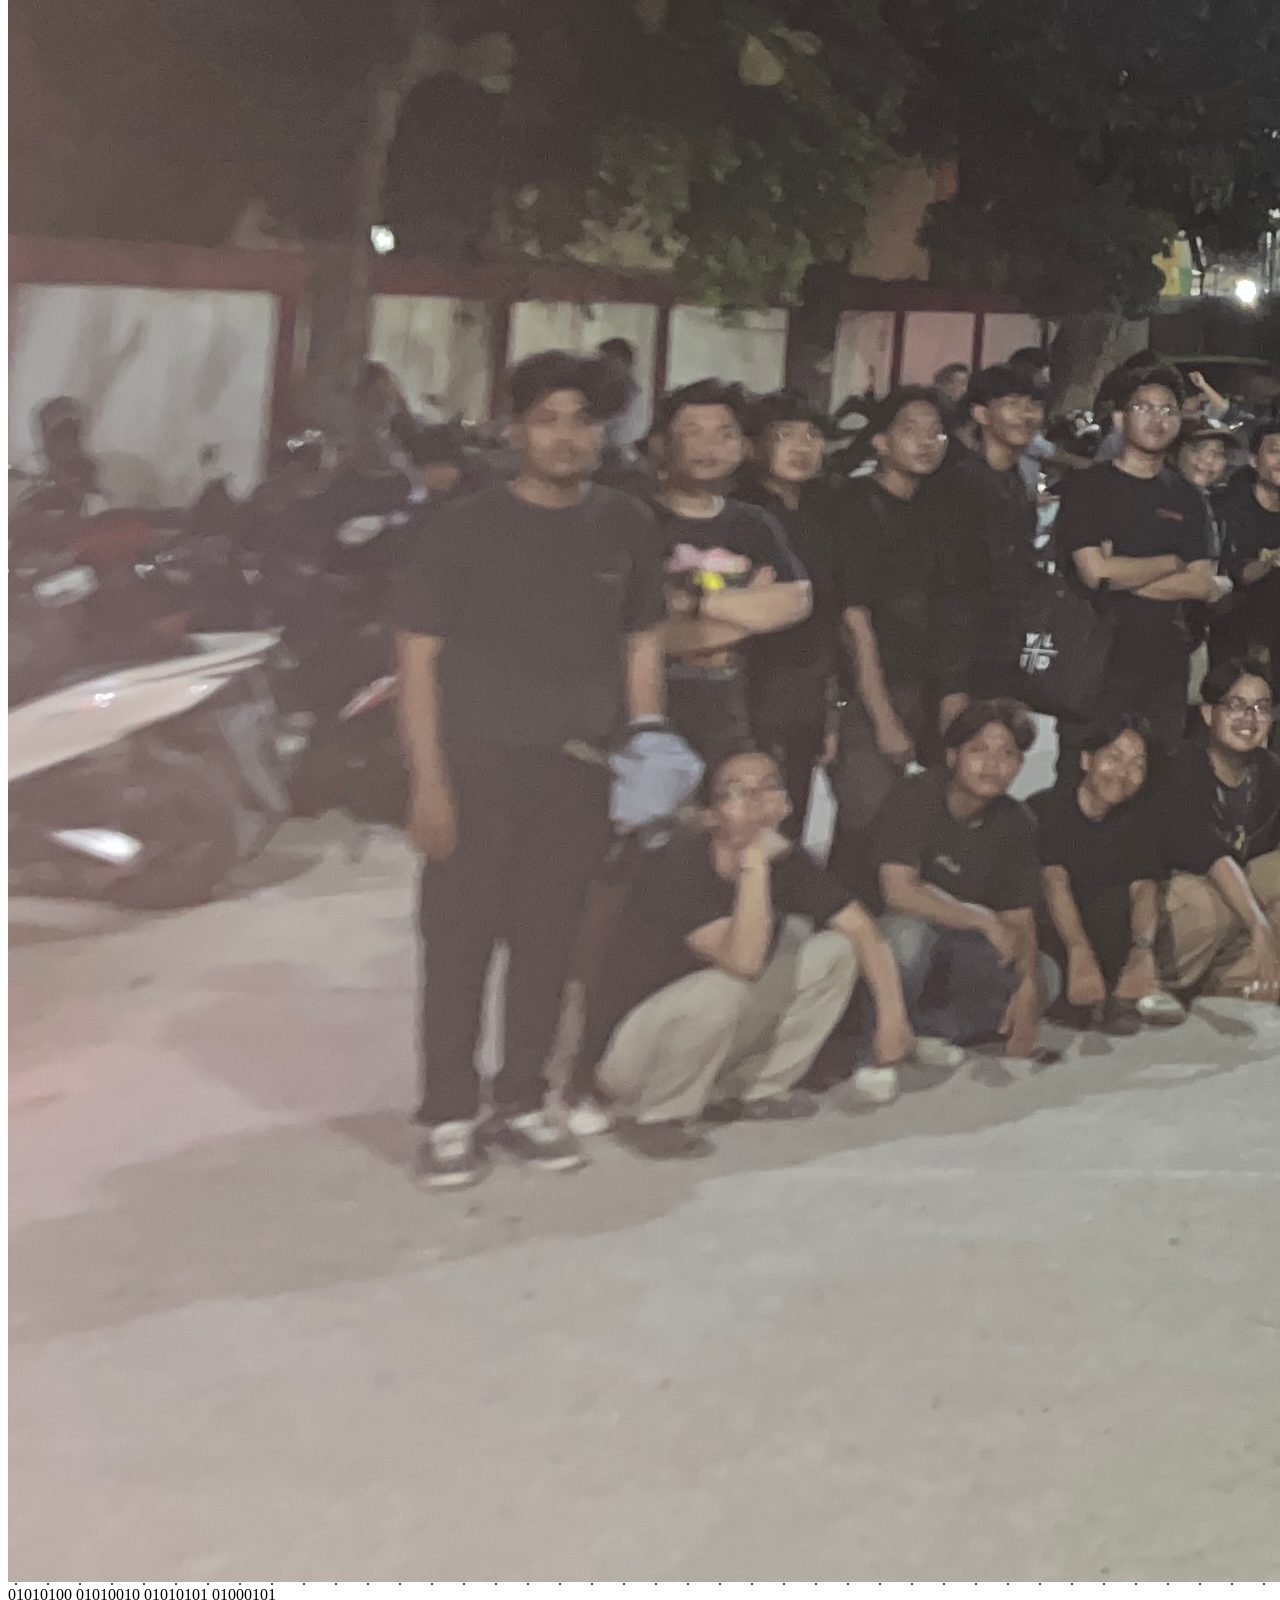
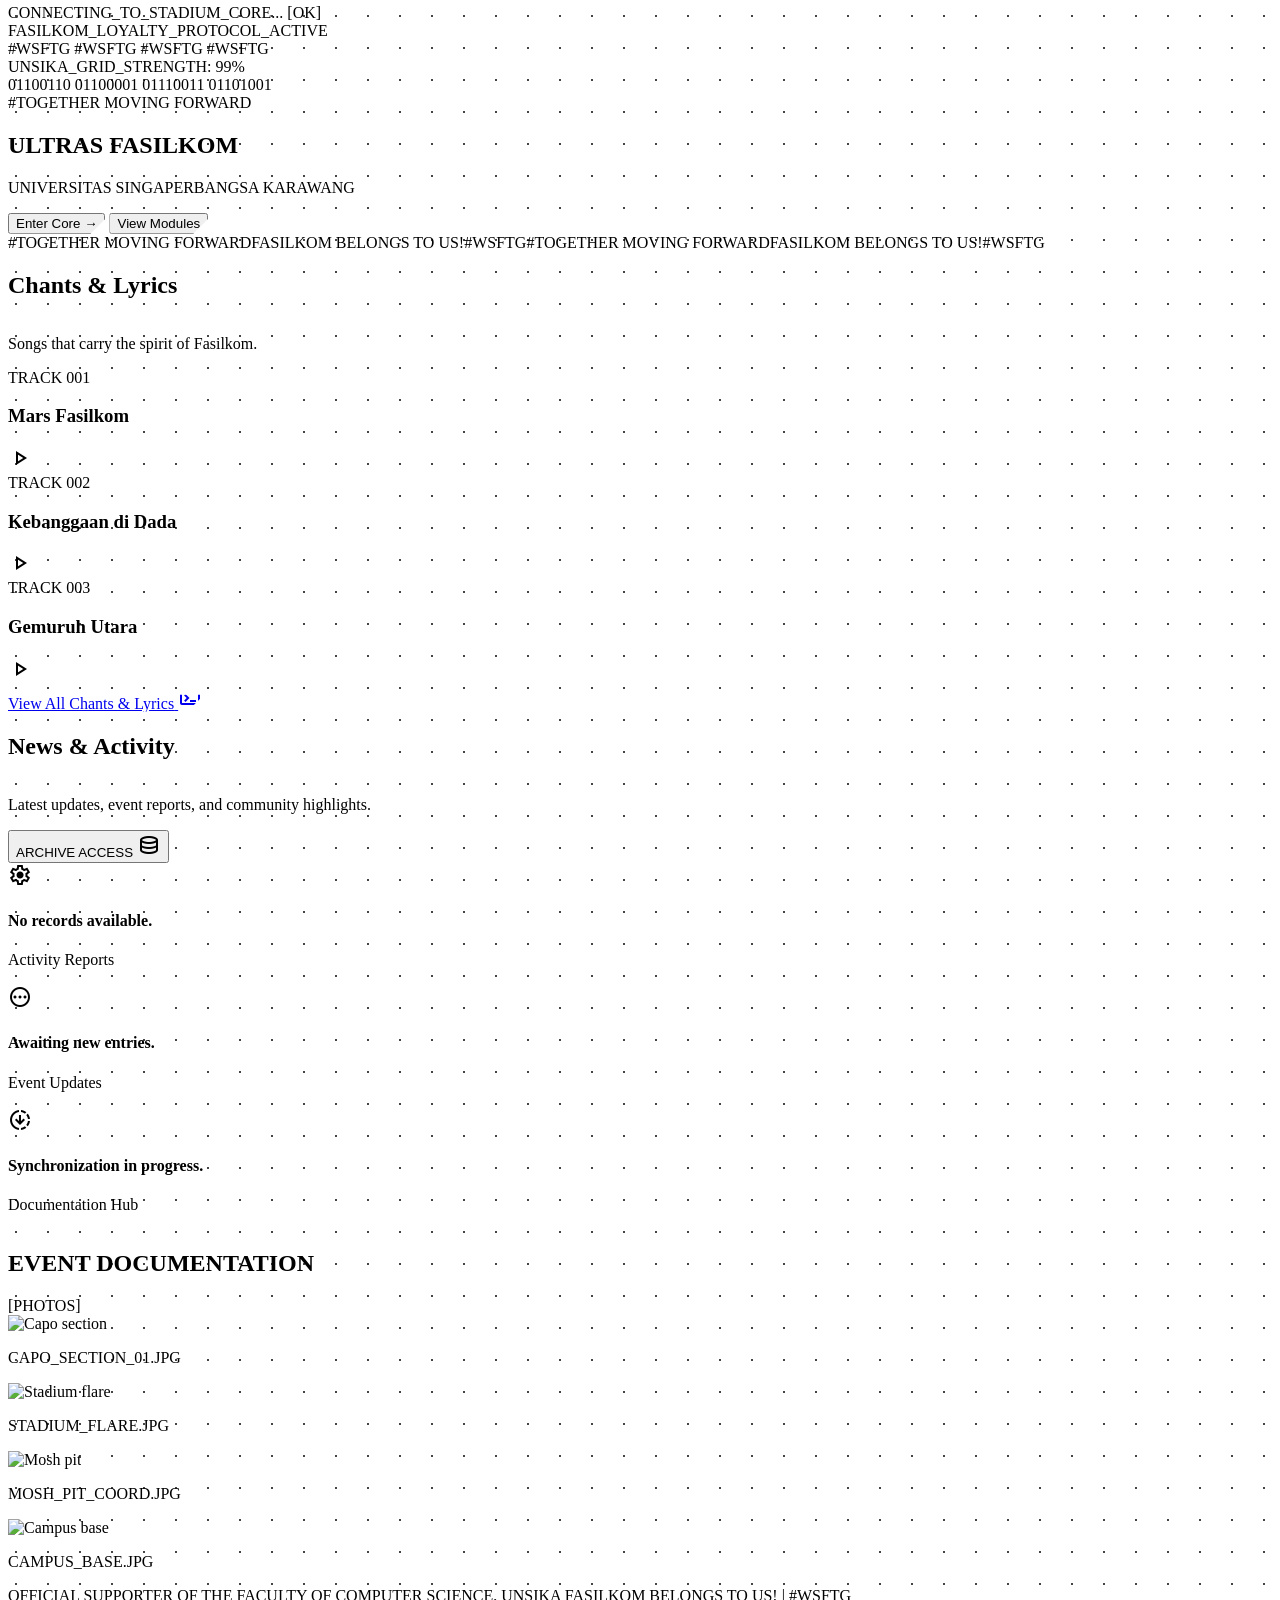
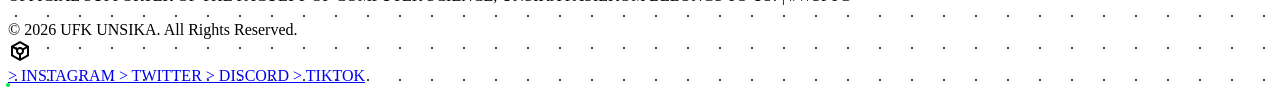
==== commit e65fb0c8: "Add boot loader, fix mobile navbar padding, translate pages to English - Add animated page loader wi" ====
--- a/index.html
+++ b/index.html
@@ -161,10 +161,44 @@
       </script>
 </head>
 <body class="bg-background text-on-surface selection:bg-tertiary-fixed-dim selection:text-on-tertiary-fixed font-body-md overflow-x-hidden grid-bg">
+<!-- Page Loader -->
+<div id="page-loader" role="status" aria-label="Loading Ultras Fasilkom">
+<div class="ld-bg"></div>
+<div class="ld-scanlines"></div>
+<div class="ld-corner ld-corner--tl"></div>
+<div class="ld-corner ld-corner--tr"></div>
+<div class="ld-corner ld-corner--bl"></div>
+<div class="ld-corner ld-corner--br"></div>
+<div class="ld-vline ld-vline--l"></div>
+<div class="ld-vline ld-vline--r"></div>
+<div class="ld-body">
+<div class="ld-sys-id">ULTRAS FASILKOM</div>
+<div class="ld-logo-wrap">
+<div class="ld-ring ld-ring--1"></div>
+<div class="ld-ring ld-ring--2"></div>
+<div class="ld-ring ld-ring--3"></div>
+<div class="ld-orbit"></div>
+<div class="ld-orbit ld-orbit--rev"></div>
+<div class="ld-logo-frame">
+<div class="ld-scan"></div>
+<img src="assets/img/Logo Bulat.png" alt="" class="ld-logo" aria-hidden="true">
+<div class="ld-logo-overlay"></div>
+</div>
+</div>
+<div class="ld-status" id="ld-status">LOADING PAGE</div>
+<div class="ld-hex" id="ld-hex">0x464153494C4B4F4D</div>
+<div class="ld-prog-wrap">
+<div class="ld-prog-track">
+<div class="ld-prog-fill" id="ld-prog-fill"></div>
+</div>
+<div class="ld-prog-pct" id="ld-prog-pct">0%</div>
+</div>
+</div>
+</div>
 <div class="scanline-effect"></div>
 <!-- Header / TopAppBar -->
 <header class="sticky top-0 z-[100] border-b-2 border-outline bg-background/95 backdrop-blur-sm">
-<div class="flex justify-between items-center w-full px-margin-desktop py-4 max-w-container-max mx-auto h-20">
+<div class="flex justify-between items-center w-full px-margin-mobile md:px-margin-desktop py-4 max-w-container-max mx-auto h-20">
 <!-- Brand -->
 <div class="flex items-center gap-4">
 <div class="w-16 h-16 angular-cut overflow-hidden flex-shrink-0">
--- a/assets/effects.css
+++ b/assets/effects.css
@@ -90,6 +90,289 @@
 }
 
 
+/* ── 5. PAGE LOADER ── */
+#page-loader {
+    position: fixed;
+    inset: 0;
+    background: #0e0e0e;
+    z-index: 99999;
+    display: flex;
+    align-items: center;
+    justify-content: center;
+    overflow: hidden;
+    transition: opacity 0.7s cubic-bezier(0.4,0,0.2,1), visibility 0.7s cubic-bezier(0.4,0,0.2,1);
+}
+#page-loader.ld-out {
+    opacity: 0;
+    visibility: hidden;
+    pointer-events: none;
+}
+
+/* Dot grid */
+.ld-bg {
+    position: absolute;
+    inset: 0;
+    background-image: radial-gradient(circle, #1e1e1e 1px, transparent 1px);
+    background-size: 32px 32px;
+}
+
+/* CRT scanlines */
+.ld-scanlines {
+    position: absolute;
+    inset: 0;
+    background: repeating-linear-gradient(
+        to bottom,
+        transparent 0,
+        transparent 3px,
+        rgba(0,230,57,0.012) 3px,
+        rgba(0,230,57,0.012) 4px
+    );
+    animation: ld-scanmove 3s linear infinite;
+    pointer-events: none;
+}
+@keyframes ld-scanmove {
+    from { background-position-y: 0; }
+    to   { background-position-y: 64px; }
+}
+
+/* Corner brackets */
+.ld-corner {
+    position: absolute;
+    width: 0;
+    height: 0;
+    opacity: 0.8;
+    animation: ld-corner-grow 0.5s cubic-bezier(0.2,1,0.3,1) forwards;
+}
+.ld-corner--tl { top: 24px; left: 24px; border-top: 2px solid #00e639; border-left: 2px solid #00e639; animation-delay: 0.05s; }
+.ld-corner--tr { top: 24px; right: 24px; border-top: 2px solid #00e639; border-right: 2px solid #00e639; animation-delay: 0.1s; }
+.ld-corner--bl { bottom: 24px; left: 24px; border-bottom: 2px solid #00e639; border-left: 2px solid #00e639; animation-delay: 0.15s; }
+.ld-corner--br { bottom: 24px; right: 24px; border-bottom: 2px solid #00e639; border-right: 2px solid #00e639; animation-delay: 0.2s; }
+@keyframes ld-corner-grow {
+    to { width: 40px; height: 40px; }
+}
+
+/* Vertical ambient lines */
+.ld-vline {
+    position: absolute;
+    top: 0;
+    bottom: 0;
+    width: 1px;
+    background: linear-gradient(to bottom, transparent 0%, rgba(0,230,57,0.07) 30%, rgba(0,230,57,0.07) 70%, transparent 100%);
+    animation: ld-vpulse 3s ease-in-out infinite alternate;
+}
+.ld-vline--l { left: clamp(40px, 8vw, 100px); animation-delay: 0.5s; }
+.ld-vline--r { right: clamp(40px, 8vw, 100px); }
+@keyframes ld-vpulse {
+    from { opacity: 0.3; }
+    to   { opacity: 0.9; }
+}
+
+/* Center layout */
+.ld-body {
+    position: relative;
+    z-index: 2;
+    display: flex;
+    flex-direction: column;
+    align-items: center;
+    gap: 20px;
+}
+
+/* System ID label */
+.ld-sys-id {
+    font-family: 'JetBrains Mono', monospace;
+    font-size: 10px;
+    letter-spacing: 0.35em;
+    color: #8e9192;
+    text-transform: uppercase;
+    animation: ld-flicker 5s step-end infinite;
+}
+@keyframes ld-flicker {
+    0%, 90%, 100% { opacity: 1; }
+    91%, 93% { opacity: 0.12; }
+    92%, 94% { opacity: 1; }
+    95% { opacity: 0.35; }
+}
+
+/* Logo wrap */
+.ld-logo-wrap {
+    position: relative;
+    width: 210px;
+    height: 210px;
+    display: flex;
+    align-items: center;
+    justify-content: center;
+}
+
+/* Pulsing ambient rings */
+.ld-ring {
+    position: absolute;
+    border-radius: 50%;
+    border: 1px solid rgba(0,230,57,0.2);
+    animation: ld-ring-pulse 3s ease-out infinite;
+    pointer-events: none;
+}
+.ld-ring--1 { width: 174px; height: 174px; animation-delay: 0s; }
+.ld-ring--2 { width: 198px; height: 198px; animation-delay: 1s; }
+.ld-ring--3 { width: 222px; height: 222px; animation-delay: 2s; }
+@keyframes ld-ring-pulse {
+    0%   { opacity: 0.75; transform: scale(0.88); }
+    100% { opacity: 0;    transform: scale(1.12); }
+}
+
+/* Spinning orbit rings */
+.ld-orbit {
+    position: absolute;
+    width: 160px;
+    height: 160px;
+    border-radius: 50%;
+    border: 1.5px dashed rgba(0,230,57,0.2);
+    border-top-color: #00e639;
+    animation: ld-spin-cw 6s linear infinite;
+    pointer-events: none;
+}
+.ld-orbit--rev {
+    width: 145px;
+    height: 145px;
+    border: 1px dashed rgba(0,230,57,0.12);
+    border-top-color: transparent;
+    border-bottom-color: rgba(0,230,57,0.5);
+    animation: ld-spin-ccw 4s linear infinite;
+}
+@keyframes ld-spin-cw  { to { transform: rotate(360deg);  } }
+@keyframes ld-spin-ccw { to { transform: rotate(-360deg); } }
+
+/* Logo frame — transparent, no box */
+.ld-logo-frame {
+    position: relative;
+    width: 128px;
+    height: 128px;
+    overflow: hidden;
+    border-radius: 50%;
+}
+
+/* Laser scan line sweeping down logo */
+.ld-scan {
+    position: absolute;
+    left: 0;
+    right: 0;
+    top: -4px;
+    height: 4px;
+    background: linear-gradient(to right,
+        transparent 0%,
+        rgba(0,230,57,0.7) 30%,
+        #00e639 50%,
+        rgba(0,230,57,0.7) 70%,
+        transparent 100%);
+    box-shadow: 0 0 14px 3px rgba(0,230,57,0.5);
+    animation: ld-scan-sweep 2s linear infinite;
+    z-index: 3;
+}
+@keyframes ld-scan-sweep {
+    0%   { top: -4px; opacity: 0; }
+    8%   { opacity: 1; }
+    90%  { opacity: 0.8; }
+    100% { top: 132px; opacity: 0; }
+}
+
+/* Logo image with occasional glitch */
+.ld-logo {
+    width: 100%;
+    height: 100%;
+    object-fit: cover;
+    display: block;
+    position: relative;
+    z-index: 2;
+    animation: ld-logo-glitch 8s ease-in-out infinite;
+}
+@keyframes ld-logo-glitch {
+    0%, 80%, 100% { filter: none; transform: translate(0,0); clip-path: none; }
+    81% { filter: brightness(1.5) hue-rotate(15deg) saturate(2); transform: translate(-3px,1px); clip-path: inset(20% 0 35% 0); }
+    82% { filter: brightness(0.6); transform: translate(3px,-2px); clip-path: inset(55% 0 8% 0); }
+    83% { filter: brightness(1.3) hue-rotate(-12deg); transform: translate(-1px,3px); clip-path: inset(5% 0 60% 0); }
+    84% { filter: none; transform: translate(0,0); clip-path: none; }
+}
+
+/* Logo green overlay breathing */
+.ld-logo-overlay {
+    position: absolute;
+    inset: 0;
+    background: radial-gradient(ellipse at 50% 40%, rgba(0,230,57,0.08) 0%, transparent 65%);
+    animation: ld-glow-breathe 2s ease-in-out infinite alternate;
+    z-index: 4;
+    pointer-events: none;
+}
+@keyframes ld-glow-breathe {
+    from { opacity: 0.3; }
+    to   { opacity: 1; }
+}
+
+/* Status text */
+.ld-status {
+    font-family: 'JetBrains Mono', monospace;
+    font-size: 12px;
+    color: #00e639;
+    letter-spacing: 0.2em;
+    text-transform: uppercase;
+    min-height: 18px;
+}
+.ld-status::after {
+    content: '_';
+    animation: ld-cursor 0.75s step-end infinite;
+}
+@keyframes ld-cursor {
+    0%, 100% { opacity: 1; }
+    50%       { opacity: 0; }
+}
+
+/* Hex data */
+.ld-hex {
+    font-family: 'JetBrains Mono', monospace;
+    font-size: 10px;
+    color: #353839;
+    letter-spacing: 0.1em;
+}
+
+/* Progress bar */
+.ld-prog-wrap {
+    width: 240px;
+    display: flex;
+    flex-direction: column;
+    gap: 6px;
+}
+.ld-prog-track {
+    width: 100%;
+    height: 2px;
+    background: #242424;
+    position: relative;
+    overflow: visible;
+}
+.ld-prog-fill {
+    height: 2px;
+    width: 0%;
+    background: linear-gradient(to right, rgba(0,230,57,0.5), #00e639);
+    box-shadow: 0 0 10px rgba(0,230,57,0.8), 0 0 22px rgba(0,230,57,0.3);
+    transition: width 0.35s ease;
+    position: relative;
+}
+.ld-prog-fill::after {
+    content: '';
+    position: absolute;
+    right: -4px;
+    top: -5px;
+    width: 12px;
+    height: 12px;
+    background: #fff;
+    border-radius: 50%;
+    box-shadow: 0 0 10px #00e639, 0 0 22px rgba(0,230,57,0.4);
+    opacity: 0.95;
+}
+.ld-prog-pct {
+    font-family: 'JetBrains Mono', monospace;
+    font-size: 10px;
+    color: #8e9192;
+    text-align: right;
+}
+
 /* ── REDUCED MOTION OVERRIDES ── */
 @media (prefers-reduced-motion: reduce) {
     [data-reveal] {
@@ -100,4 +383,5 @@
     .glitch-text:hover { animation: none !important; }
     #fx-cursor, #fx-cursor-dot { display: none !important; }
     body::after { display: none; }
-}
+    #page-loader { display: none !important; }
+}
